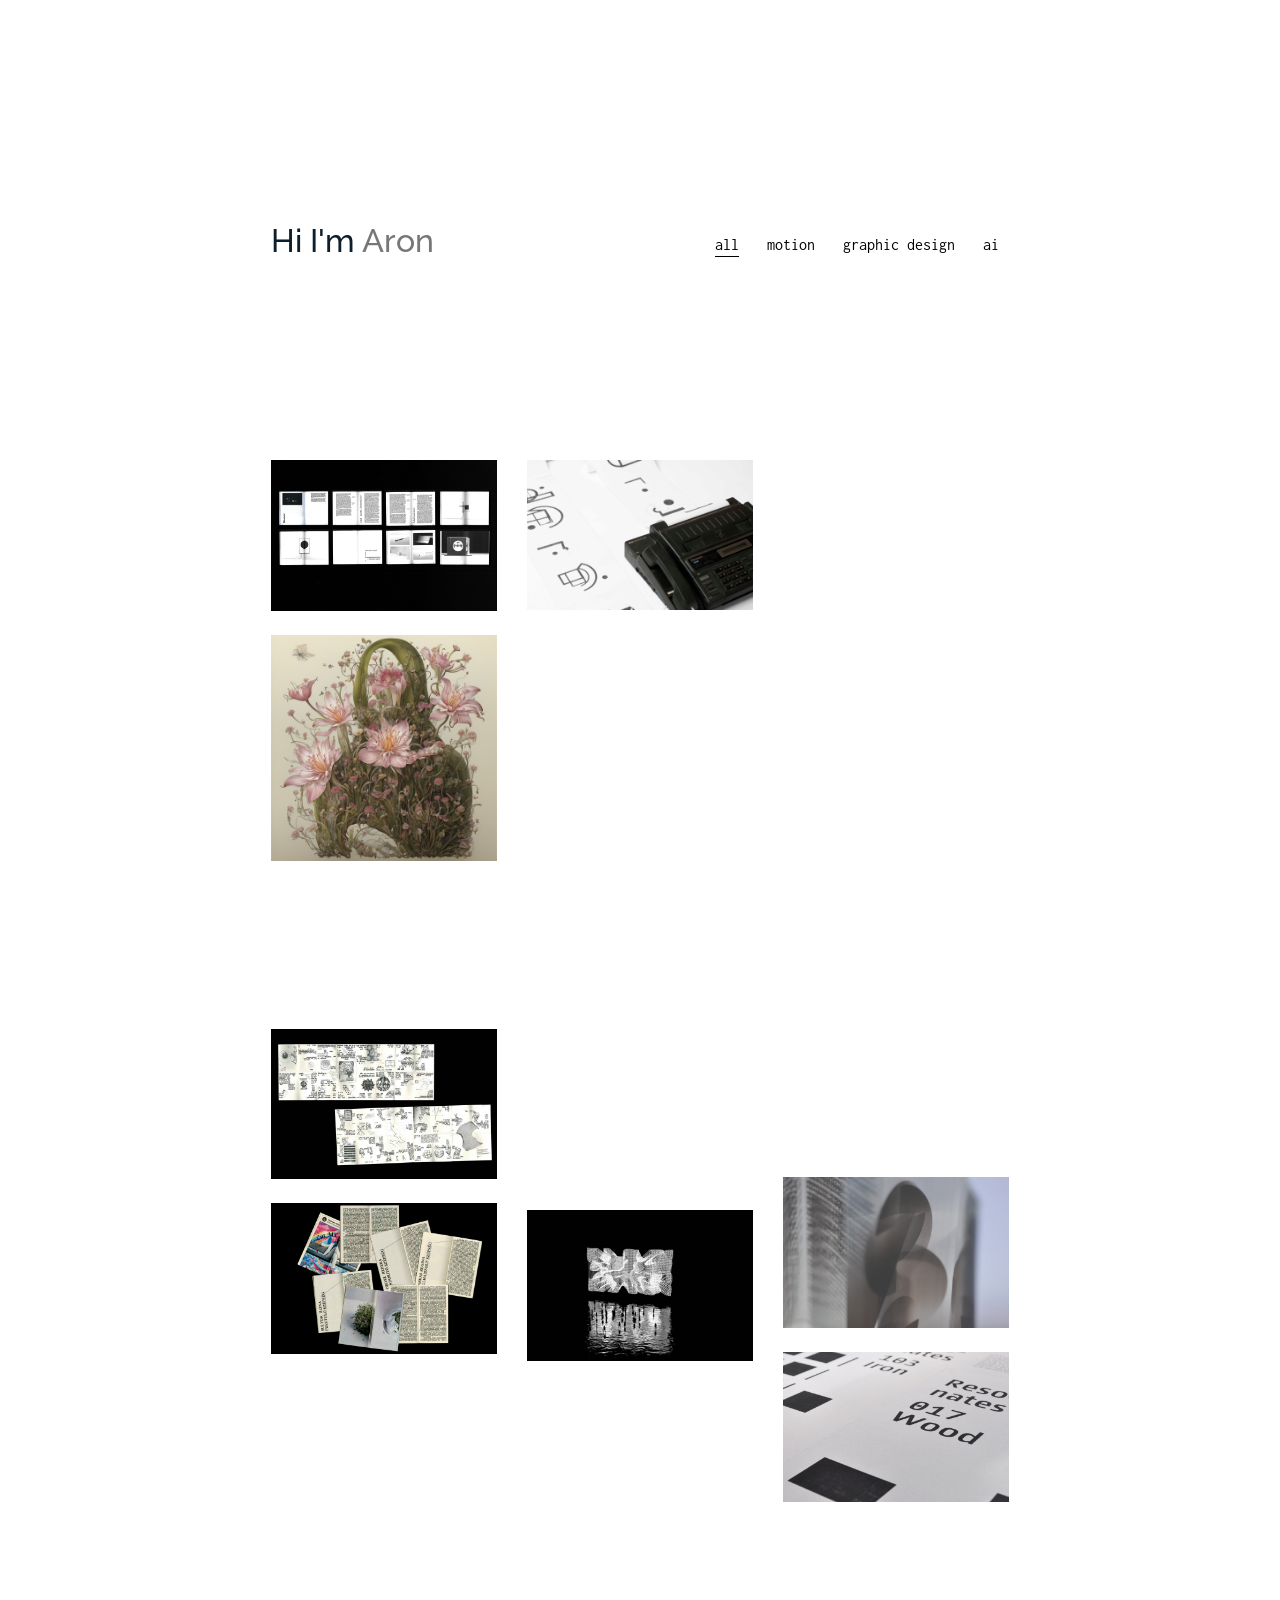
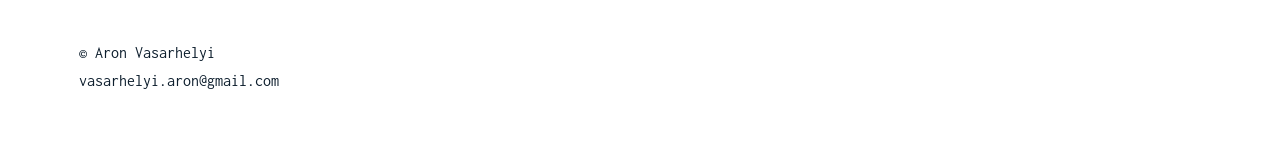
==== index.html @ 9bb1de86 "p" ====
<!DOCTYPE html>
<html lang="en">

<head>
  <meta charset="utf-8">
  <title>Vasarhelyi Aron</title>
  <meta content="width=device-width, initial-scale=1.0" name="viewport">
  <meta content="" name="keywords">
  <meta content="" name="description">

  <!-- Favicons -->
  <link href="img/favicon.png" rel="icon">
  <link href="img/apple-touch-icon.png" rel="apple-touch-icon">

  <!-- Google Fonts -->
  <link href="https://fonts.googleapis.com/css?family=Inconsolata:400,700|Raleway:400,700&display=swap"
    rel="stylesheet">

  <!-- Bootstrap CSS File -->
  <link href="vendor/bootstrap/css/bootstrap.min.css" rel="stylesheet">

  <!-- Vendor CSS Files -->
  <link href="vendor/icofont/icofont.min.css" rel="stylesheet">
  <link href="vendor/line-awesome/css/line-awesome.min.css" rel="stylesheet">
  <link href="vendor/aos/aos.css" rel="stylesheet">
  <link href="vendor/owlcarousel/assets/owl.carousel.min.css" rel="stylesheet">

  <!-- Template Main CSS File -->
  <link href="css/style.css" rel="stylesheet">

  <!-- =======================================================
   
  ======================================================= -->
</head>

<body>



  <nav class="navbar navbar-light custom-navbar">
    <div class="container-fluid" style="margin: 0 20%; width: 60%;">
      <a class="navbar-brand" href="index.html"><video width="20%" src="anim.mp4" autoplay muted loop></video></a>
        
<!--<img width="80px" src="logo.jpg">-->    
      

    </div>
  </nav>

  <main id="main">

    <div class="site-section site-portfolio"  >
      <div class="container-fluid" style="margin: 0 20%; width: 60%;">
        <div class="row mb-5 align-items-center">
          <div class="col-md-12 col-lg-6 mb-4 mb-lg-0" data-aos="fade-up">
            <h2>Hi I'm <a href="about.html">Aron</a></h2>
            
          </div>
<!--======================================================= -->            
          <div class="col-md-12 col-lg-6 text-left text-lg-right" data-aos="fade-up" data-aos-delay="100">
            <div id="filters" class="filters">
              <a href="#" data-filter="*" class="active">all</a>
              <a href="#" data-filter=".motion">motion</a>
              <a href="#" data-filter=".graphicdesign">graphic design</a>
              <a href="#" data-filter=".ai">ai</a>
             
            
            </div>
          </div>
        </div>
        
        <div id="portfolio-grid" class="row no-gutter" data-aos="fade-up" data-aos-delay="200">
<!--======================================================= -->             
                           <div class="item motion col-sm-6 col-md-4 col-lg-4 mb-4">
            <a href="https://youtu.be/nQvwoUjkZ-A" target="_blank" class="item-wrap fancybox">
              <div class="work-info">
                <h3>Khesis</h3>
                <span>Motion</span>
              </div>             
             <video class="img-fluid" src="img/motion/khesis.mp4" autoplay muted loop></video>
            </a>
          </div>
       

<!--======================================================= --> 
            <div class="item ai col-sm-6 col-md-4 col-lg-4 mb-4">
            <a  class="item-wrap fancybox">
              <div class="work-info">
                <h3>Netflix</h3>
                <span>Ai</span>
              </div>
              <video class="img-fluid" src="img/ai/6.mp4" autoplay muted loop></video>
            </a>
          </div>
<!--======================================================= -->    
            <div class="item motion col-sm-6 col-md-4 col-lg-4 mb-4">
            <a  class="item-wrap fancybox">
              <div class="work-info">
                <h3>Possible</h3>
                <span>Motion</span>
              </div>             
             <video class="img-fluid" src="img/motion/possible2.mp4" autoplay muted loop></video>
            </a>
          </div>
 <!--======================================================= -->               
                  
          <div class="item graphicdesign col-sm-6 col-md-4 col-lg-4 mb-4">
            <a  class="item-wrap fancybox">
              <div class="work-info">
                <h3>Diploma</h3>
                <span>graphic design</span>
              </div>
              <img class="img-fluid" src="img/graphics/Diploma/book.jpg">
            </a>
          </div>

<!--======================================================= -->                   
          <div class="item graphicdesign col-sm-6 col-md-4 col-lg-4 mb-4">
            <a href="https://www.behance.net/gallery/67120729/Determinism" target="_blank" class="item-wrap fancybox">
              <div class="work-info">
                <h3>Determinism</h3>
                <span>graphic design</span>
              </div>
              <img class="img-fluid" src="img/graphics/Holnap/5.jpg" >
            </a>
          </div>
            <!-- ======================================================= --> 
             <div class="item graphicdesign col-sm-6 col-md-4 col-lg-4 mb-4">
            <a href="https://www.instagram.com/typia_print/"  target="_blank" class="item-wrap fancybox">
              <div class="work-info">
                <h3>Woodblockprints</h3>
                <span>graphic design</span>
              </div>
              <video class="img-fluid" src="img/woodblockprint/borito2.mp4" width="97.3%" autoplay muted loop></video>
            </a>
          </div>
<!--======================================================= -->            
               
            <div class="item ai col-sm-6 col-md-4 col-lg-4 mb-4">
            <a class="item-wrap fancybox">
              <div class="work-info">
                <h3>Me</h3>
                <span>Ai</span>
              </div>
              <video class="img-fluid" src="img/ai/2.mp4" autoplay muted loop></video>
            </a>
          </div>
 <!-- ======================================================= --> 
            <div class="item motion col-sm-6 col-md-4 col-lg-4 mb-4">
            <a  class="item-wrap fancybox">
              <div class="work-info">
                <h3>Abc</h3>
                <span>Motion</span>
              </div>
             <video class="img-fluid" src="img/motion/ABC2.mp4" autoplay muted loop ></video>
            </a>
          </div>
<!--======================================================= -->    
            <div class="item ai col-sm-6 col-md-4 col-lg-4 mb-4">
            <a class="item-wrap fancybox">
              <div class="work-info">
                <h3>Mona</h3>
                <span>Ai</span>
              </div>
               <img class="img-fluid" src="img/ai/3.png">
            </a>
          </div>

<!-- ======================================================= --> 
            <div class="item motion col-sm-6 col-md-4 col-lg-4 mb-4">
            <a  class="item-wrap fancybox">
              <div class="work-info">
                <h3>Orb</h3>
                <span>Motion</span>
              </div>
             <video class="img-fluid" src="img/motion/orb2.mp4" autoplay muted loop></video>
            </a>
          </div>
<!--======================================================= --> 
            <div class="item ai col-sm-6 col-md-4 col-lg-4 mb-4">
            <a  class="item-wrap fancybox">
              <div class="work-info">
                <h3>Hofman</h3>
                <span>Ai</span>
              </div>
              <video class="img-fluid" src="img/ai/4.mp4" autoplay muted loop></video>
            </a>
          </div>

<!-- ======================================================= --> 
            <div class="item ai col-sm-6 col-md-4 col-lg-4 mb-4">
            <a  class="item-wrap fancybox">
              <div class="work-info">
                <h3>Netflix</h3>
                <span>Ai</span>
              </div>
              <video class="img-fluid" src="img/ai/5.mp4" autoplay muted loop></video>
            </a>
          </div>
            
<!--======================================================= --> 
             <div class="item ai col-sm-6 col-md-4 col-lg-4 mb-4">
            <a  class="item-wrap fancybox">
              <div class="work-info">
                <h3>Fluid</h3>
                <span>Ai</span>
              </div>
              <video class="img-fluid" src="img/ai/11.mp4" autoplay muted loop></video>
            </a>
          </div>
<!--======================================================= --> 
     <div class="item motion col-sm-6 col-md-4 col-lg-4 mb-4">
            <a  class="item-wrap fancybox">
              <div class="work-info">
                <h3>Dot</h3>
                <span>Motion</span>
              </div>
             <video class="img-fluid" src="img/motion/kekkor2.mp4" autoplay muted loop></video>
            </a>
          </div>

 <!--======================================================= -->      
                  <div class="item graphicdesign col-sm-6 col-md-4 col-lg-4 mb-4">
            <a  class="item-wrap fancybox">
              <div class="work-info">
                <h3>Gravity</h3>
                <span>graphic design</span>
              </div>
              <img class="img-fluid" src="img/graphics/Gravitacio/vasarhelyi_aron_MA1_archiv6.jpg">
            </a>
          </div>
<!-- ======================================================= --> 
            <div class="item ai col-sm-6 col-md-4 col-lg-4 mb-4">
            <a  class="item-wrap fancybox">
              <div class="work-info">
                <h3>Cube</h3>
                <span>Ai</span>
              </div>
              <video class="img-fluid" src="img/ai/7.mp4" autoplay muted loop ></video>
            </a>
          </div>
            
<!--======================================================= -->   
            
            <div class="item ai col-sm-6 col-md-4 col-lg-4 mb-4">
            <a  class="item-wrap fancybox">
              <div class="work-info">
                <h3>Cube_2</h3>
                <span>Ai</span>
              </div>
              <video class="img-fluid" src="img/ai/8.mp4" autoplay muted loop ></video>

            </a>
          </div>
<!--======================================================= -->    
            <div class="item graphicdesign col-sm-6 col-md-4 col-lg-4 mb-4">
            <a  class="item-wrap fancybox">
              <div class="work-info">
                <h3>Futurism</h3>
                <span>graphic design</span>
              </div>
              <img class="img-fluid" src="img/graphics/atlatszo/4.jpg">
            </a>
          </div>
<!--======================================================= -->  
            <div class="item graphicdesign col-sm-6 col-md-4 col-lg-4 mb-4">
            <a href="https://www.behance.net/gallery/110297613/The-Beauty" target="_blank" class="item-wrap fancybox">
              <div class="work-info">
                <h3>Beauty</h3>
                <span>graphic design</span>
              </div>
              <img class="img-fluid" src="img/graphics/Szepseg/prezi12.jpg">
            </a>
          </div>
<!--======================================================= -->  
            <div class="item graphicdesign col-sm-6 col-md-4 col-lg-4 mb-4">
            <a href="https://www.behance.net/gallery/110304301/The-Beauty-installation" target="_blank" class="item-wrap fancybox">
              <div class="work-info">
                <h3>Beauty installation </h3>
                <span>graphic design</span>
              </div>
              <img class="img-fluid" src="img/graphics/Szepseg/installation_3.jpg">
            </a>
          </div>


<!--======================================================= -->  
            <div class="item graphicdesign col-sm-6 col-md-4 col-lg-4 mb-4">
            <a href="https://www.behance.net/gallery/63846047/Resonates" target="_blank" class="item-wrap fancybox">
              <div class="work-info">
                <h3>Resonate</h3>
                <span>graphic design</span>
              </div>
              <img class="img-fluid" src="img/graphics/Resonate/1.jpg">
            </a>
          </div>
<!--======================================================= -->  

<!-- ======================================================= --> 

<!-- ======================================================= --> 

<!-- ======================================================= --> 

<!-- ======================================================= --> 
            
              <div class="item ai col-sm-6 col-md-4 col-lg-4 mb-4">
            <a class="item-wrap fancybox">
              <div class="work-info">
                <h3>Flower</h3>
                <span>Ai</span>
              </div>
              <video class="img-fluid" src="img/ai/10.mp4" autoplay muted loop></video>
            </a>
          </div>
<!--======================================================= --> 
             
              <div class="item ai col-sm-6 col-md-4 col-lg-4 mb-4">
            <a  class="item-wrap fancybox">
              <div class="work-info">
                <h3>Change</h3>
                <span>Ai</span>
              </div>
              <video class="img-fluid" src="img/ai/9.mp4" autoplay muted loop></video>
            </a>
          </div>
<!--======================================================= --> 
            
        </div>
      </div>
    </div>





  
  </main>
  <footer class="footer" role="contentinfo">
    <div class="container-fluid" style="margin: 0 5%; width: 90%;">
      <div class="row">
        <div class="col-sm-6">
          <p class="mb-1">&copy; Aron Vasarhelyi</p>
          <div class="credits">
            <!--
              All the links in the footer should remain intact.
              You can delete the links only if you purchased the pro version.
              Licensing information: https://bootstrapmade.com/license/
              Purchase the pro version with working PHP/AJAX contact form: https://bootstrapmade.com/buy/?theme=MyPortfolio
            -->
            vasarhelyi.aron@gmail.com
          </div>
        </div>
      
      </div>
    </div>
  </footer>

  <!-- Vendor JS Files -->
  <script src="vendor/jquery/jquery.min.js"></script>
  <script src="vendor/jquery/jquery-migrate.min.js"></script>
  <script src="vendor/bootstrap/js/bootstrap.min.js"></script>
  <script src="vendor/easing/easing.min.js"></script>
  <script src="vendor/php-email-form/validate.js"></script>
  <script src="vendor/isotope/isotope.pkgd.min.js"></script>
  <script src="vendor/aos/aos.js"></script>
  <script src="vendor/owlcarousel/owl.carousel.min.js"></script>

  <!-- Template Main JS File -->
  <script src="js/main.js"></script>

</body>

</html>
---- vendor/line-awesome/css/line-awesome.min.css ----
.la,.lab,.lad,.lal,.lar,.las{-moz-osx-font-smoothing:grayscale;-webkit-font-smoothing:antialiased;display:inline-block;font-style:normal;font-variant:normal;text-rendering:auto;line-height:1}.la-lg{font-size:1.33333em;line-height:.75em;vertical-align:-.0667em}.la-xs{font-size:.75em}.la-sm{font-size:.875em}.la-1x{font-size:1em}.la-2x{font-size:2em}.la-3x{font-size:3em}.la-4x{font-size:4em}.la-5x{font-size:5em}.la-6x{font-size:6em}.la-7x{font-size:7em}.la-8x{font-size:8em}.la-9x{font-size:9em}.la-10x{font-size:10em}.la-fw{text-align:center;width:1.25em}.la-ul{list-style-type:none;margin-left:2.5em;padding-left:0}.la-ul>li{position:relative}.la-li{left:-2em;position:absolute;text-align:center;width:2em;line-height:inherit}.la-border{border:solid .08em #eee;border-radius:.1em;padding:.2em .25em .15em}.la-pull-left{float:left}.la-pull-right{float:right}.la.la-pull-left,.lab.la-pull-left,.lal.la-pull-left,.lar.la-pull-left,.las.la-pull-left{margin-right:.3em}.la.la-pull-right,.lab.la-pull-right,.lal.la-pull-right,.lar.la-pull-right,.las.la-pull-right{margin-left:.3em}.la-spin{-webkit-animation:la-spin 2s infinite linear;animation:la-spin 2s infinite linear}.la-pulse{-webkit-animation:la-spin 1s infinite steps(8);animation:la-spin 1s infinite steps(8)}@-webkit-keyframes la-spin{0%{-webkit-transform:rotate(0);transform:rotate(0)}100%{-webkit-transform:rotate(360deg);transform:rotate(360deg)}}@keyframes la-spin{0%{-webkit-transform:rotate(0);transform:rotate(0)}100%{-webkit-transform:rotate(360deg);transform:rotate(360deg)}}.la-rotate-90{-webkit-transform:rotate(90deg);transform:rotate(90deg)}.la-rotate-180{-webkit-transform:rotate(180deg);transform:rotate(180deg)}.la-rotate-270{-webkit-transform:rotate(270deg);transform:rotate(270deg)}.la-flip-horizontal{-webkit-transform:scale(-1,1);transform:scale(-1,1)}.la-flip-vertical{-webkit-transform:scale(1,-1);transform:scale(1,-1)}.la-flip-both,.la-flip-horizontal.la-flip-vertical{-webkit-transform:scale(-1,-1);transform:scale(-1,-1)}:root .la-flip-both,:root .la-flip-horizontal,:root .la-flip-vertical,:root .la-rotate-180,:root .la-rotate-270,:root .la-rotate-90{-webkit-filter:none;filter:none}.la-stack{display:inline-block;height:2em;line-height:2em;position:relative;vertical-align:middle;width:2.5em}.la-stack-1x,.la-stack-2x{left:0;position:absolute;text-align:center;width:100%}.la-stack-1x{line-height:inherit}.la-stack-2x{font-size:2em}.la-inverse{color:#fff}.la-500px:before{content:"\f26e"}.la-accessible-icon:before{content:"\f368"}.la-accusoft:before{content:"\f369"}.la-acquisitions-incorporated:before{content:"\f6af"}.la-ad:before{content:"\f641"}.la-address-book:before{content:"\f2b9"}.la-address-card:before{content:"\f2bb"}.la-adjust:before{content:"\f042"}.la-adn:before{content:"\f170"}.la-adobe:before{content:"\f778"}.la-adversal:before{content:"\f36a"}.la-affiliatetheme:before{content:"\f36b"}.la-air-freshener:before{content:"\f5d0"}.la-airbnb:before{content:"\f834"}.la-algolia:before{content:"\f36c"}.la-align-center:before{content:"\f037"}.la-align-justify:before{content:"\f039"}.la-align-left:before{content:"\f036"}.la-align-right:before{content:"\f038"}.la-alipay:before{content:"\f642"}.la-allergies:before{content:"\f461"}.la-amazon:before{content:"\f270"}.la-amazon-pay:before{content:"\f42c"}.la-ambulance:before{content:"\f0f9"}.la-american-sign-language-interpreting:before{content:"\f2a3"}.la-amilia:before{content:"\f36d"}.la-anchor:before{content:"\f13d"}.la-android:before{content:"\f17b"}.la-angellist:before{content:"\f209"}.la-angle-double-down:before{content:"\f103"}.la-angle-double-left:before{content:"\f100"}.la-angle-double-right:before{content:"\f101"}.la-angle-double-up:before{content:"\f102"}.la-angle-down:before{content:"\f107"}.la-angle-left:before{content:"\f104"}.la-angle-right:before{content:"\f105"}.la-angle-up:before{content:"\f106"}.la-angry:before{content:"\f556"}.la-angrycreative:before{content:"\f36e"}.la-angular:before{content:"\f420"}.la-ankh:before{content:"\f644"}.la-app-store:before{content:"\f36f"}.la-app-store-ios:before{content:"\f370"}.la-apper:before{content:"\f371"}.la-apple:before{content:"\f179"}.la-apple-alt:before{content:"\f5d1"}.la-apple-pay:before{content:"\f415"}.la-archive:before{content:"\f187"}.la-archway:before{content:"\f557"}.la-arrow-alt-circle-down:before{content:"\f358"}.la-arrow-alt-circle-left:before{content:"\f359"}.la-arrow-alt-circle-right:before{content:"\f35a"}.la-arrow-alt-circle-up:before{content:"\f35b"}.la-arrow-circle-down:before{content:"\f0ab"}.la-arrow-circle-left:before{content:"\f0a8"}.la-arrow-circle-right:before{content:"\f0a9"}.la-arrow-circle-up:before{content:"\f0aa"}.la-arrow-down:before{content:"\f063"}.la-arrow-left:before{content:"\f060"}.la-arrow-right:before{content:"\f061"}.la-arrow-up:before{content:"\f062"}.la-arrows-alt:before{content:"\f0b2"}.la-arrows-alt-h:before{content:"\f337"}.la-arrows-alt-v:before{content:"\f338"}.la-artstation:before{content:"\f77a"}.la-assistive-listening-systems:before{content:"\f2a2"}.la-asterisk:before{content:"\f069"}.la-asymmetrik:before{content:"\f372"}.la-at:before{content:"\f1fa"}.la-atlas:before{content:"\f558"}.la-atlassian:before{content:"\f77b"}.la-atom:before{content:"\f5d2"}.la-audible:before{content:"\f373"}.la-audio-description:before{content:"\f29e"}.la-autoprefixer:before{content:"\f41c"}.la-avianex:before{content:"\f374"}.la-aviato:before{content:"\f421"}.la-award:before{content:"\f559"}.la-aws:before{content:"\f375"}.la-baby:before{content:"\f77c"}.la-baby-carriage:before{content:"\f77d"}.la-backspace:before{content:"\f55a"}.la-backward:before{content:"\f04a"}.la-bacon:before{content:"\f7e5"}.la-balance-scale:before{content:"\f24e"}.la-balance-scale-left:before{content:"\f515"}.la-balance-scale-right:before{content:"\f516"}.la-ban:before{content:"\f05e"}.la-band-aid:before{content:"\f462"}.la-bandcamp:before{content:"\f2d5"}.la-barcode:before{content:"\f02a"}.la-bars:before{content:"\f0c9"}.la-baseball-ball:before{content:"\f433"}.la-basketball-ball:before{content:"\f434"}.la-bath:before{content:"\f2cd"}.la-battery-empty:before{content:"\f244"}.la-battery-full:before{content:"\f240"}.la-battery-half:before{content:"\f242"}.la-battery-quarter:before{content:"\f243"}.la-battery-three-quarters:before{content:"\f241"}.la-battle-net:before{content:"\f835"}.la-bed:before{content:"\f236"}.la-beer:before{content:"\f0fc"}.la-behance:before{content:"\f1b4"}.la-behance-square:before{content:"\f1b5"}.la-bell:before{content:"\f0f3"}.la-bell-slash:before{content:"\f1f6"}.la-bezier-curve:before{content:"\f55b"}.la-bible:before{content:"\f647"}.la-bicycle:before{content:"\f206"}.la-biking:before{content:"\f84a"}.la-bimobject:before{content:"\f378"}.la-binoculars:before{content:"\f1e5"}.la-biohazard:before{content:"\f780"}.la-birthday-cake:before{content:"\f1fd"}.la-bitbucket:before{content:"\f171"}.la-bitcoin:before{content:"\f379"}.la-bity:before{content:"\f37a"}.la-black-tie:before{content:"\f27e"}.la-blackberry:before{content:"\f37b"}.la-blender:before{content:"\f517"}.la-blender-phone:before{content:"\f6b6"}.la-blind:before{content:"\f29d"}.la-blog:before{content:"\f781"}.la-blogger:before{content:"\f37c"}.la-blogger-b:before{content:"\f37d"}.la-bluetooth:before{content:"\f293"}.la-bluetooth-b:before{content:"\f294"}.la-bold:before{content:"\f032"}.la-bolt:before{content:"\f0e7"}.la-bomb:before{content:"\f1e2"}.la-bone:before{content:"\f5d7"}.la-bong:before{content:"\f55c"}.la-book:before{content:"\f02d"}.la-book-dead:before{content:"\f6b7"}.la-book-medical:before{content:"\f7e6"}.la-book-open:before{content:"\f518"}.la-book-reader:before{content:"\f5da"}.la-bookmark:before{content:"\f02e"}.la-bootstrap:before{content:"\f836"}.la-border-all:before{content:"\f84c"}.la-border-none:before{content:"\f850"}.la-border-style:before{content:"\f853"}.la-bowling-ball:before{content:"\f436"}.la-box:before{content:"\f466"}.la-box-open:before{content:"\f49e"}.la-boxes:before{content:"\f468"}.la-braille:before{content:"\f2a1"}.la-brain:before{content:"\f5dc"}.la-bread-slice:before{content:"\f7ec"}.la-briefcase:before{content:"\f0b1"}.la-briefcase-medical:before{content:"\f469"}.la-broadcast-tower:before{content:"\f519"}.la-broom:before{content:"\f51a"}.la-brush:before{content:"\f55d"}.la-btc:before{content:"\f15a"}.la-buffer:before{content:"\f837"}.la-bug:before{content:"\f188"}.la-building:before{content:"\f1ad"}.la-bullhorn:before{content:"\f0a1"}.la-bullseye:before{content:"\f140"}.la-burn:before{content:"\f46a"}.la-buromobelexperte:before{content:"\f37f"}.la-bus:before{content:"\f207"}.la-bus-alt:before{content:"\f55e"}.la-business-time:before{content:"\f64a"}.la-buy-n-large:before{content:"\f8a6"}.la-buysellads:before{content:"\f20d"}.la-calculator:before{content:"\f1ec"}.la-calendar:before{content:"\f133"}.la-calendar-alt:before{content:"\f073"}.la-calendar-check:before{content:"\f274"}.la-calendar-day:before{content:"\f783"}.la-calendar-minus:before{content:"\f272"}.la-calendar-plus:before{content:"\f271"}.la-calendar-times:before{content:"\f273"}.la-calendar-week:before{content:"\f784"}.la-camera:before{content:"\f030"}.la-camera-retro:before{content:"\f083"}.la-campground:before{content:"\f6bb"}.la-canadian-maple-leaf:before{content:"\f785"}.la-candy-cane:before{content:"\f786"}.la-cannabis:before{content:"\f55f"}.la-capsules:before{content:"\f46b"}.la-car:before{content:"\f1b9"}.la-car-alt:before{content:"\f5de"}.la-car-battery:before{content:"\f5df"}.la-car-crash:before{content:"\f5e1"}.la-car-side:before{content:"\f5e4"}.la-caret-down:before{content:"\f0d7"}.la-caret-left:before{content:"\f0d9"}.la-caret-right:before{content:"\f0da"}.la-caret-square-down:before{content:"\f150"}.la-caret-square-left:before{content:"\f191"}.la-caret-square-right:before{content:"\f152"}.la-caret-square-up:before{content:"\f151"}.la-caret-up:before{content:"\f0d8"}.la-carrot:before{content:"\f787"}.la-cart-arrow-down:before{content:"\f218"}.la-cart-plus:before{content:"\f217"}.la-cash-register:before{content:"\f788"}.la-cat:before{content:"\f6be"}.la-cc-amazon-pay:before{content:"\f42d"}.la-cc-amex:before{content:"\f1f3"}.la-cc-apple-pay:before{content:"\f416"}.la-cc-diners-club:before{content:"\f24c"}.la-cc-discover:before{content:"\f1f2"}.la-cc-jcb:before{content:"\f24b"}.la-cc-mastercard:before{content:"\f1f1"}.la-cc-paypal:before{content:"\f1f4"}.la-cc-stripe:before{content:"\f1f5"}.la-cc-visa:before{content:"\f1f0"}.la-centercode:before{content:"\f380"}.la-centos:before{content:"\f789"}.la-certificate:before{content:"\f0a3"}.la-chair:before{content:"\f6c0"}.la-chalkboard:before{content:"\f51b"}.la-chalkboard-teacher:before{content:"\f51c"}.la-charging-station:before{content:"\f5e7"}.la-chart-area:before{content:"\f1fe"}.la-chart-bar:before{content:"\f080"}.la-chart-line:before{content:"\f201"}.la-chart-pie:before{content:"\f200"}.la-check:before{content:"\f00c"}.la-check-circle:before{content:"\f058"}.la-check-double:before{content:"\f560"}.la-check-square:before{content:"\f14a"}.la-cheese:before{content:"\f7ef"}.la-chess:before{content:"\f439"}.la-chess-bishop:before{content:"\f43a"}.la-chess-board:before{content:"\f43c"}.la-chess-king:before{content:"\f43f"}.la-chess-knight:before{content:"\f441"}.la-chess-pawn:before{content:"\f443"}.la-chess-queen:before{content:"\f445"}.la-chess-rook:before{content:"\f447"}.la-chevron-circle-down:before{content:"\f13a"}.la-chevron-circle-left:before{content:"\f137"}.la-chevron-circle-right:before{content:"\f138"}.la-chevron-circle-up:before{content:"\f139"}.la-chevron-down:before{content:"\f078"}.la-chevron-left:before{content:"\f053"}.la-chevron-right:before{content:"\f054"}.la-chevron-up:before{content:"\f077"}.la-child:before{content:"\f1ae"}.la-chrome:before{content:"\f268"}.la-chromecast:before{content:"\f838"}.la-church:before{content:"\f51d"}.la-circle:before{content:"\f111"}.la-circle-notch:before{content:"\f1ce"}.la-city:before{content:"\f64f"}.la-clinic-medical:before{content:"\f7f2"}.la-clipboard:before{content:"\f328"}.la-clipboard-check:before{content:"\f46c"}.la-clipboard-list:before{content:"\f46d"}.la-clock:before{content:"\f017"}.la-clone:before{content:"\f24d"}.la-closed-captioning:before{content:"\f20a"}.la-cloud:before{content:"\f0c2"}.la-cloud-download-alt:before{content:"\f381"}.la-cloud-meatball:before{content:"\f73b"}.la-cloud-moon:before{content:"\f6c3"}.la-cloud-moon-rain:before{content:"\f73c"}.la-cloud-rain:before{content:"\f73d"}.la-cloud-showers-heavy:before{content:"\f740"}.la-cloud-sun:before{content:"\f6c4"}.la-cloud-sun-rain:before{content:"\f743"}.la-cloud-upload-alt:before{content:"\f382"}.la-cloudscale:before{content:"\f383"}.la-cloudsmith:before{content:"\f384"}.la-cloudversify:before{content:"\f385"}.la-cocktail:before{content:"\f561"}.la-code:before{content:"\f121"}.la-code-branch:before{content:"\f126"}.la-codepen:before{content:"\f1cb"}.la-codiepie:before{content:"\f284"}.la-coffee:before{content:"\f0f4"}.la-cog:before{content:"\f013"}.la-cogs:before{content:"\f085"}.la-coins:before{content:"\f51e"}.la-columns:before{content:"\f0db"}.la-comment:before{content:"\f075"}.la-comment-alt:before{content:"\f27a"}.la-comment-dollar:before{content:"\f651"}.la-comment-dots:before{content:"\f4ad"}.la-comment-medical:before{content:"\f7f5"}.la-comment-slash:before{content:"\f4b3"}.la-comments:before{content:"\f086"}.la-comments-dollar:before{content:"\f653"}.la-compact-disc:before{content:"\f51f"}.la-compass:before{content:"\f14e"}.la-compress:before{content:"\f066"}.la-compress-arrows-alt:before{content:"\f78c"}.la-concierge-bell:before{content:"\f562"}.la-confluence:before{content:"\f78d"}.la-connectdevelop:before{content:"\f20e"}.la-contao:before{content:"\f26d"}.la-cookie:before{content:"\f563"}.la-cookie-bite:before{content:"\f564"}.la-copy:before{content:"\f0c5"}.la-copyright:before{content:"\f1f9"}.la-cotton-bureau:before{content:"\f89e"}.la-couch:before{content:"\f4b8"}.la-cpanel:before{content:"\f388"}.la-creative-commons:before{content:"\f25e"}.la-creative-commons-by:before{content:"\f4e7"}.la-creative-commons-nc:before{content:"\f4e8"}.la-creative-commons-nc-eu:before{content:"\f4e9"}.la-creative-commons-nc-jp:before{content:"\f4ea"}.la-creative-commons-nd:before{content:"\f4eb"}.la-creative-commons-pd:before{content:"\f4ec"}.la-creative-commons-pd-alt:before{content:"\f4ed"}.la-creative-commons-remix:before{content:"\f4ee"}.la-creative-commons-sa:before{content:"\f4ef"}.la-creative-commons-sampling:before{content:"\f4f0"}.la-creative-commons-sampling-plus:before{content:"\f4f1"}.la-creative-commons-share:before{content:"\f4f2"}.la-creative-commons-zero:before{content:"\f4f3"}.la-credit-card:before{content:"\f09d"}.la-critical-role:before{content:"\f6c9"}.la-crop:before{content:"\f125"}.la-crop-alt:before{content:"\f565"}.la-cross:before{content:"\f654"}.la-crosshairs:before{content:"\f05b"}.la-crow:before{content:"\f520"}.la-crown:before{content:"\f521"}.la-crutch:before{content:"\f7f7"}.la-css3:before{content:"\f13c"}.la-css3-alt:before{content:"\f38b"}.la-cube:before{content:"\f1b2"}.la-cubes:before{content:"\f1b3"}.la-cut:before{content:"\f0c4"}.la-cuttlefish:before{content:"\f38c"}.la-d-and-d:before{content:"\f38d"}.la-d-and-d-beyond:before{content:"\f6ca"}.la-dashcube:before{content:"\f210"}.la-database:before{content:"\f1c0"}.la-deaf:before{content:"\f2a4"}.la-delicious:before{content:"\f1a5"}.la-democrat:before{content:"\f747"}.la-deploydog:before{content:"\f38e"}.la-deskpro:before{content:"\f38f"}.la-desktop:before{content:"\f108"}.la-dev:before{content:"\f6cc"}.la-deviantart:before{content:"\f1bd"}.la-dharmachakra:before{content:"\f655"}.la-dhl:before{content:"\f790"}.la-diagnoses:before{content:"\f470"}.la-diaspora:before{content:"\f791"}.la-dice:before{content:"\f522"}.la-dice-d20:before{content:"\f6cf"}.la-dice-d6:before{content:"\f6d1"}.la-dice-five:before{content:"\f523"}.la-dice-four:before{content:"\f524"}.la-dice-one:before{content:"\f525"}.la-dice-six:before{content:"\f526"}.la-dice-three:before{content:"\f527"}.la-dice-two:before{content:"\f528"}.la-digg:before{content:"\f1a6"}.la-digital-ocean:before{content:"\f391"}.la-digital-tachograph:before{content:"\f566"}.la-directions:before{content:"\f5eb"}.la-discord:before{content:"\f392"}.la-discourse:before{content:"\f393"}.la-divide:before{content:"\f529"}.la-dizzy:before{content:"\f567"}.la-dna:before{content:"\f471"}.la-dochub:before{content:"\f394"}.la-docker:before{content:"\f395"}.la-dog:before{content:"\f6d3"}.la-dollar-sign:before{content:"\f155"}.la-dolly:before{content:"\f472"}.la-dolly-flatbed:before{content:"\f474"}.la-donate:before{content:"\f4b9"}.la-door-closed:before{content:"\f52a"}.la-door-open:before{content:"\f52b"}.la-dot-circle:before{content:"\f192"}.la-dove:before{content:"\f4ba"}.la-download:before{content:"\f019"}.la-draft2digital:before{content:"\f396"}.la-drafting-compass:before{content:"\f568"}.la-dragon:before{content:"\f6d5"}.la-draw-polygon:before{content:"\f5ee"}.la-dribbble:before{content:"\f17d"}.la-dribbble-square:before{content:"\f397"}.la-dropbox:before{content:"\f16b"}.la-drum:before{content:"\f569"}.la-drum-steelpan:before{content:"\f56a"}.la-drumstick-bite:before{content:"\f6d7"}.la-drupal:before{content:"\f1a9"}.la-dumbbell:before{content:"\f44b"}.la-dumpster:before{content:"\f793"}.la-dumpster-fire:before{content:"\f794"}.la-dungeon:before{content:"\f6d9"}.la-dyalog:before{content:"\f399"}.la-earlybirds:before{content:"\f39a"}.la-ebay:before{content:"\f4f4"}.la-edge:before{content:"\f282"}.la-edit:before{content:"\f044"}.la-egg:before{content:"\f7fb"}.la-eject:before{content:"\f052"}.la-elementor:before{content:"\f430"}.la-ellipsis-h:before{content:"\f141"}.la-ellipsis-v:before{content:"\f142"}.la-ello:before{content:"\f5f1"}.la-ember:before{content:"\f423"}.la-empire:before{content:"\f1d1"}.la-envelope:before{content:"\f0e0"}.la-envelope-open:before{content:"\f2b6"}.la-envelope-open-text:before{content:"\f658"}.la-envelope-square:before{content:"\f199"}.la-envira:before{content:"\f299"}.la-equals:before{content:"\f52c"}.la-eraser:before{content:"\f12d"}.la-erlang:before{content:"\f39d"}.la-ethereum:before{content:"\f42e"}.la-ethernet:before{content:"\f796"}.la-etsy:before{content:"\f2d7"}.la-euro-sign:before{content:"\f153"}.la-evernote:before{content:"\f839"}.la-exchange-alt:before{content:"\f362"}.la-exclamation:before{content:"\f12a"}.la-exclamation-circle:before{content:"\f06a"}.la-exclamation-triangle:before{content:"\f071"}.la-expand:before{content:"\f065"}.la-expand-arrows-alt:before{content:"\f31e"}.la-expeditedssl:before{content:"\f23e"}.la-external-link-alt:before{content:"\f35d"}.la-external-link-square-alt:before{content:"\f360"}.la-eye:before{content:"\f06e"}.la-eye-dropper:before{content:"\f1fb"}.la-eye-slash:before{content:"\f070"}.la-facebook:before{content:"\f09a"}.la-facebook-f:before{content:"\f39e"}.la-facebook-messenger:before{content:"\f39f"}.la-facebook-square:before{content:"\f082"}.la-fan:before{content:"\f863"}.la-fantasy-flight-games:before{content:"\f6dc"}.la-fast-backward:before{content:"\f049"}.la-fast-forward:before{content:"\f050"}.la-fax:before{content:"\f1ac"}.la-feather:before{content:"\f52d"}.la-feather-alt:before{content:"\f56b"}.la-fedex:before{content:"\f797"}.la-fedora:before{content:"\f798"}.la-female:before{content:"\f182"}.la-fighter-jet:before{content:"\f0fb"}.la-figma:before{content:"\f799"}.la-file:before{content:"\f15b"}.la-file-alt:before{content:"\f15c"}.la-file-archive:before{content:"\f1c6"}.la-file-audio:before{content:"\f1c7"}.la-file-code:before{content:"\f1c9"}.la-file-contract:before{content:"\f56c"}.la-file-csv:before{content:"\f6dd"}.la-file-download:before{content:"\f56d"}.la-file-excel:before{content:"\f1c3"}.la-file-export:before{content:"\f56e"}.la-file-image:before{content:"\f1c5"}.la-file-import:before{content:"\f56f"}.la-file-invoice:before{content:"\f570"}.la-file-invoice-dollar:before{content:"\f571"}.la-file-medical:before{content:"\f477"}.la-file-medical-alt:before{content:"\f478"}.la-file-pdf:before{content:"\f1c1"}.la-file-powerpoint:before{content:"\f1c4"}.la-file-prescription:before{content:"\f572"}.la-file-signature:before{content:"\f573"}.la-file-upload:before{content:"\f574"}.la-file-video:before{content:"\f1c8"}.la-file-word:before{content:"\f1c2"}.la-fill:before{content:"\f575"}.la-fill-drip:before{content:"\f576"}.la-film:before{content:"\f008"}.la-filter:before{content:"\f0b0"}.la-fingerprint:before{content:"\f577"}.la-fire:before{content:"\f06d"}.la-fire-alt:before{content:"\f7e4"}.la-fire-extinguisher:before{content:"\f134"}.la-firefox:before{content:"\f269"}.la-first-aid:before{content:"\f479"}.la-first-order:before{content:"\f2b0"}.la-first-order-alt:before{content:"\f50a"}.la-firstdraft:before{content:"\f3a1"}.la-fish:before{content:"\f578"}.la-fist-raised:before{content:"\f6de"}.la-flag:before{content:"\f024"}.la-flag-checkered:before{content:"\f11e"}.la-flag-usa:before{content:"\f74d"}.la-flask:before{content:"\f0c3"}.la-flickr:before{content:"\f16e"}.la-flipboard:before{content:"\f44d"}.la-flushed:before{content:"\f579"}.la-fly:before{content:"\f417"}.la-folder:before{content:"\f07b"}.la-folder-minus:before{content:"\f65d"}.la-folder-open:before{content:"\f07c"}.la-folder-plus:before{content:"\f65e"}.la-font:before{content:"\f031"}.la-font-awesome:before{content:"\f2b4"}.la-font-awesome-alt:before{content:"\f35c"}.la-font-awesome-flag:before{content:"\f425"}.la-font-awesome-logo-full:before{content:"\f4e6"}.la-fonticons:before{content:"\f280"}.la-fonticons-fi:before{content:"\f3a2"}.la-football-ball:before{content:"\f44e"}.la-fort-awesome:before{content:"\f286"}.la-fort-awesome-alt:before{content:"\f3a3"}.la-forumbee:before{content:"\f211"}.la-forward:before{content:"\f04e"}.la-foursquare:before{content:"\f180"}.la-free-code-camp:before{content:"\f2c5"}.la-freebsd:before{content:"\f3a4"}.la-frog:before{content:"\f52e"}.la-frown:before{content:"\f119"}.la-frown-open:before{content:"\f57a"}.la-fulcrum:before{content:"\f50b"}.la-funnel-dollar:before{content:"\f662"}.la-futbol:before{content:"\f1e3"}.la-galactic-republic:before{content:"\f50c"}.la-galactic-senate:before{content:"\f50d"}.la-gamepad:before{content:"\f11b"}.la-gas-pump:before{content:"\f52f"}.la-gavel:before{content:"\f0e3"}.la-gem:before{content:"\f3a5"}.la-genderless:before{content:"\f22d"}.la-get-pocket:before{content:"\f265"}.la-gg:before{content:"\f260"}.la-gg-circle:before{content:"\f261"}.la-ghost:before{content:"\f6e2"}.la-gift:before{content:"\f06b"}.la-gifts:before{content:"\f79c"}.la-git:before{content:"\f1d3"}.la-git-alt:before{content:"\f841"}.la-git-square:before{content:"\f1d2"}.la-github:before{content:"\f09b"}.la-github-alt:before{content:"\f113"}.la-github-square:before{content:"\f092"}.la-gitkraken:before{content:"\f3a6"}.la-gitlab:before{content:"\f296"}.la-gitter:before{content:"\f426"}.la-glass-cheers:before{content:"\f79f"}.la-glass-martini:before{content:"\f000"}.la-glass-martini-alt:before{content:"\f57b"}.la-glass-whiskey:before{content:"\f7a0"}.la-glasses:before{content:"\f530"}.la-glide:before{content:"\f2a5"}.la-glide-g:before{content:"\f2a6"}.la-globe:before{content:"\f0ac"}.la-globe-africa:before{content:"\f57c"}.la-globe-americas:before{content:"\f57d"}.la-globe-asia:before{content:"\f57e"}.la-globe-europe:before{content:"\f7a2"}.la-gofore:before{content:"\f3a7"}.la-golf-ball:before{content:"\f450"}.la-goodreads:before{content:"\f3a8"}.la-goodreads-g:before{content:"\f3a9"}.la-google:before{content:"\f1a0"}.la-google-drive:before{content:"\f3aa"}.la-google-play:before{content:"\f3ab"}.la-google-plus:before{content:"\f2b3"}.la-google-plus-g:before{content:"\f0d5"}.la-google-plus-square:before{content:"\f0d4"}.la-google-wallet:before{content:"\f1ee"}.la-gopuram:before{content:"\f664"}.la-graduation-cap:before{content:"\f19d"}.la-gratipay:before{content:"\f184"}.la-grav:before{content:"\f2d6"}.la-greater-than:before{content:"\f531"}.la-greater-than-equal:before{content:"\f532"}.la-grimace:before{content:"\f57f"}.la-grin:before{content:"\f580"}.la-grin-alt:before{content:"\f581"}.la-grin-beam:before{content:"\f582"}.la-grin-beam-sweat:before{content:"\f583"}.la-grin-hearts:before{content:"\f584"}.la-grin-squint:before{content:"\f585"}.la-grin-squint-tears:before{content:"\f586"}.la-grin-stars:before{content:"\f587"}.la-grin-tears:before{content:"\f588"}.la-grin-tongue:before{content:"\f589"}.la-grin-tongue-squint:before{content:"\f58a"}.la-grin-tongue-wink:before{content:"\f58b"}.la-grin-wink:before{content:"\f58c"}.la-grip-horizontal:before{content:"\f58d"}.la-grip-lines:before{content:"\f7a4"}.la-grip-lines-vertical:before{content:"\f7a5"}.la-grip-vertical:before{content:"\f58e"}.la-gripfire:before{content:"\f3ac"}.la-grunt:before{content:"\f3ad"}.la-guitar:before{content:"\f7a6"}.la-gulp:before{content:"\f3ae"}.la-h-square:before{content:"\f0fd"}.la-hacker-news:before{content:"\f1d4"}.la-hacker-news-square:before{content:"\f3af"}.la-hackerrank:before{content:"\f5f7"}.la-hamburger:before{content:"\f805"}.la-hammer:before{content:"\f6e3"}.la-hamsa:before{content:"\f665"}.la-hand-holding:before{content:"\f4bd"}.la-hand-holding-heart:before{content:"\f4be"}.la-hand-holding-usd:before{content:"\f4c0"}.la-hand-lizard:before{content:"\f258"}.la-hand-middle-finger:before{content:"\f806"}.la-hand-paper:before{content:"\f256"}.la-hand-peace:before{content:"\f25b"}.la-hand-point-down:before{content:"\f0a7"}.la-hand-point-left:before{content:"\f0a5"}.la-hand-point-right:before{content:"\f0a4"}.la-hand-point-up:before{content:"\f0a6"}.la-hand-pointer:before{content:"\f25a"}.la-hand-rock:before{content:"\f255"}.la-hand-scissors:before{content:"\f257"}.la-hand-spock:before{content:"\f259"}.la-hands:before{content:"\f4c2"}.la-hands-helping:before{content:"\f4c4"}.la-handshake:before{content:"\f2b5"}.la-hanukiah:before{content:"\f6e6"}.la-hard-hat:before{content:"\f807"}.la-hashtag:before{content:"\f292"}.la-hat-cowboy:before{content:"\f8c0"}.la-hat-cowboy-side:before{content:"\f8c1"}.la-hat-wizard:before{content:"\f6e8"}.la-haykal:before{content:"\f666"}.la-hdd:before{content:"\f0a0"}.la-heading:before{content:"\f1dc"}.la-headphones:before{content:"\f025"}.la-headphones-alt:before{content:"\f58f"}.la-headset:before{content:"\f590"}.la-heart:before{content:"\f004"}.la-heart-broken:before{content:"\f7a9"}.la-heartbeat:before{content:"\f21e"}.la-helicopter:before{content:"\f533"}.la-highlighter:before{content:"\f591"}.la-hiking:before{content:"\f6ec"}.la-hippo:before{content:"\f6ed"}.la-hips:before{content:"\f452"}.la-hire-a-helper:before{content:"\f3b0"}.la-history:before{content:"\f1da"}.la-hockey-puck:before{content:"\f453"}.la-holly-berry:before{content:"\f7aa"}.la-home:before{content:"\f015"}.la-hooli:before{content:"\f427"}.la-hornbill:before{content:"\f592"}.la-horse:before{content:"\f6f0"}.la-horse-head:before{content:"\f7ab"}.la-hospital:before{content:"\f0f8"}.la-hospital-alt:before{content:"\f47d"}.la-hospital-symbol:before{content:"\f47e"}.la-hot-tub:before{content:"\f593"}.la-hotdog:before{content:"\f80f"}.la-hotel:before{content:"\f594"}.la-hotjar:before{content:"\f3b1"}.la-hourglass:before{content:"\f254"}.la-hourglass-end:before{content:"\f253"}.la-hourglass-half:before{content:"\f252"}.la-hourglass-start:before{content:"\f251"}.la-house-damage:before{content:"\f6f1"}.la-houzz:before{content:"\f27c"}.la-hryvnia:before{content:"\f6f2"}.la-html5:before{content:"\f13b"}.la-hubspot:before{content:"\f3b2"}.la-i-cursor:before{content:"\f246"}.la-ice-cream:before{content:"\f810"}.la-icicles:before{content:"\f7ad"}.la-icons:before{content:"\f86d"}.la-id-badge:before{content:"\f2c1"}.la-id-card:before{content:"\f2c2"}.la-id-card-alt:before{content:"\f47f"}.la-igloo:before{content:"\f7ae"}.la-image:before{content:"\f03e"}.la-images:before{content:"\f302"}.la-imdb:before{content:"\f2d8"}.la-inbox:before{content:"\f01c"}.la-indent:before{content:"\f03c"}.la-industry:before{content:"\f275"}.la-infinity:before{content:"\f534"}.la-info:before{content:"\f129"}.la-info-circle:before{content:"\f05a"}.la-instagram:before{content:"\f16d"}.la-intercom:before{content:"\f7af"}.la-internet-explorer:before{content:"\f26b"}.la-invision:before{content:"\f7b0"}.la-ioxhost:before{content:"\f208"}.la-italic:before{content:"\f033"}.la-itch-io:before{content:"\f83a"}.la-itunes:before{content:"\f3b4"}.la-itunes-note:before{content:"\f3b5"}.la-java:before{content:"\f4e4"}.la-jedi:before{content:"\f669"}.la-jedi-order:before{content:"\f50e"}.la-jenkins:before{content:"\f3b6"}.la-jira:before{content:"\f7b1"}.la-joget:before{content:"\f3b7"}.la-joint:before{content:"\f595"}.la-joomla:before{content:"\f1aa"}.la-journal-whills:before{content:"\f66a"}.la-js:before{content:"\f3b8"}.la-js-square:before{content:"\f3b9"}.la-jsfiddle:before{content:"\f1cc"}.la-kaaba:before{content:"\f66b"}.la-kaggle:before{content:"\f5fa"}.la-key:before{content:"\f084"}.la-keybase:before{content:"\f4f5"}.la-keyboard:before{content:"\f11c"}.la-keycdn:before{content:"\f3ba"}.la-khanda:before{content:"\f66d"}.la-kickstarter:before{content:"\f3bb"}.la-kickstarter-k:before{content:"\f3bc"}.la-kiss:before{content:"\f596"}.la-kiss-beam:before{content:"\f597"}.la-kiss-wink-heart:before{content:"\f598"}.la-kiwi-bird:before{content:"\f535"}.la-korvue:before{content:"\f42f"}.la-landmark:before{content:"\f66f"}.la-language:before{content:"\f1ab"}.la-laptop:before{content:"\f109"}.la-laptop-code:before{content:"\f5fc"}.la-laptop-medical:before{content:"\f812"}.la-laravel:before{content:"\f3bd"}.la-lastfm:before{content:"\f202"}.la-lastfm-square:before{content:"\f203"}.la-laugh:before{content:"\f599"}.la-laugh-beam:before{content:"\f59a"}.la-laugh-squint:before{content:"\f59b"}.la-laugh-wink:before{content:"\f59c"}.la-layer-group:before{content:"\f5fd"}.la-leaf:before{content:"\f06c"}.la-leanpub:before{content:"\f212"}.la-lemon:before{content:"\f094"}.la-less:before{content:"\f41d"}.la-less-than:before{content:"\f536"}.la-less-than-equal:before{content:"\f537"}.la-level-down-alt:before{content:"\f3be"}.la-level-up-alt:before{content:"\f3bf"}.la-life-ring:before{content:"\f1cd"}.la-lightbulb:before{content:"\f0eb"}.la-line:before{content:"\f3c0"}.la-link:before{content:"\f0c1"}.la-linkedin:before{content:"\f08c"}.la-linkedin-in:before{content:"\f0e1"}.la-linode:before{content:"\f2b8"}.la-linux:before{content:"\f17c"}.la-lira-sign:before{content:"\f195"}.la-list:before{content:"\f03a"}.la-list-alt:before{content:"\f022"}.la-list-ol:before{content:"\f0cb"}.la-list-ul:before{content:"\f0ca"}.la-location-arrow:before{content:"\f124"}.la-lock:before{content:"\f023"}.la-lock-open:before{content:"\f3c1"}.la-long-arrow-alt-down:before{content:"\f309"}.la-long-arrow-alt-left:before{content:"\f30a"}.la-long-arrow-alt-right:before{content:"\f30b"}.la-long-arrow-alt-up:before{content:"\f30c"}.la-low-vision:before{content:"\f2a8"}.la-luggage-cart:before{content:"\f59d"}.la-lyft:before{content:"\f3c3"}.la-magento:before{content:"\f3c4"}.la-magic:before{content:"\f0d0"}.la-magnet:before{content:"\f076"}.la-mail-bulk:before{content:"\f674"}.la-mailchimp:before{content:"\f59e"}.la-male:before{content:"\f183"}.la-mandalorian:before{content:"\f50f"}.la-map:before{content:"\f279"}.la-map-marked:before{content:"\f59f"}.la-map-marked-alt:before{content:"\f5a0"}.la-map-marker:before{content:"\f041"}.la-map-marker-alt:before{content:"\f3c5"}.la-map-pin:before{content:"\f276"}.la-map-signs:before{content:"\f277"}.la-markdown:before{content:"\f60f"}.la-marker:before{content:"\f5a1"}.la-mars:before{content:"\f222"}.la-mars-double:before{content:"\f227"}.la-mars-stroke:before{content:"\f229"}.la-mars-stroke-h:before{content:"\f22b"}.la-mars-stroke-v:before{content:"\f22a"}.la-mask:before{content:"\f6fa"}.la-mastodon:before{content:"\f4f6"}.la-maxcdn:before{content:"\f136"}.la-mdb:before{content:"\f8ca"}.la-medal:before{content:"\f5a2"}.la-medapps:before{content:"\f3c6"}.la-medium:before{content:"\f23a"}.la-medium-m:before{content:"\f3c7"}.la-medkit:before{content:"\f0fa"}.la-medrt:before{content:"\f3c8"}.la-meetup:before{content:"\f2e0"}.la-megaport:before{content:"\f5a3"}.la-meh:before{content:"\f11a"}.la-meh-blank:before{content:"\f5a4"}.la-meh-rolling-eyes:before{content:"\f5a5"}.la-memory:before{content:"\f538"}.la-mendeley:before{content:"\f7b3"}.la-menorah:before{content:"\f676"}.la-mercury:before{content:"\f223"}.la-meteor:before{content:"\f753"}.la-microchip:before{content:"\f2db"}.la-microphone:before{content:"\f130"}.la-microphone-alt:before{content:"\f3c9"}.la-microphone-alt-slash:before{content:"\f539"}.la-microphone-slash:before{content:"\f131"}.la-microscope:before{content:"\f610"}.la-microsoft:before{content:"\f3ca"}.la-minus:before{content:"\f068"}.la-minus-circle:before{content:"\f056"}.la-minus-square:before{content:"\f146"}.la-mitten:before{content:"\f7b5"}.la-mix:before{content:"\f3cb"}.la-mixcloud:before{content:"\f289"}.la-mizuni:before{content:"\f3cc"}.la-mobile:before{content:"\f10b"}.la-mobile-alt:before{content:"\f3cd"}.la-modx:before{content:"\f285"}.la-monero:before{content:"\f3d0"}.la-money-bill:before{content:"\f0d6"}.la-money-bill-alt:before{content:"\f3d1"}.la-money-bill-wave:before{content:"\f53a"}.la-money-bill-wave-alt:before{content:"\f53b"}.la-money-check:before{content:"\f53c"}.la-money-check-alt:before{content:"\f53d"}.la-monument:before{content:"\f5a6"}.la-moon:before{content:"\f186"}.la-mortar-pestle:before{content:"\f5a7"}.la-mosque:before{content:"\f678"}.la-motorcycle:before{content:"\f21c"}.la-mountain:before{content:"\f6fc"}.la-mouse:before{content:"\f8cc"}.la-mouse-pointer:before{content:"\f245"}.la-mug-hot:before{content:"\f7b6"}.la-music:before{content:"\f001"}.la-napster:before{content:"\f3d2"}.la-neos:before{content:"\f612"}.la-network-wired:before{content:"\f6ff"}.la-neuter:before{content:"\f22c"}.la-newspaper:before{content:"\f1ea"}.la-nimblr:before{content:"\f5a8"}.la-node:before{content:"\f419"}.la-node-js:before{content:"\f3d3"}.la-not-equal:before{content:"\f53e"}.la-notes-medical:before{content:"\f481"}.la-npm:before{content:"\f3d4"}.la-ns8:before{content:"\f3d5"}.la-nutritionix:before{content:"\f3d6"}.la-object-group:before{content:"\f247"}.la-object-ungroup:before{content:"\f248"}.la-odnoklassniki:before{content:"\f263"}.la-odnoklassniki-square:before{content:"\f264"}.la-oil-can:before{content:"\f613"}.la-old-republic:before{content:"\f510"}.la-om:before{content:"\f679"}.la-opencart:before{content:"\f23d"}.la-openid:before{content:"\f19b"}.la-opera:before{content:"\f26a"}.la-optin-monster:before{content:"\f23c"}.la-orcid:before{content:"\f8d2"}.la-osi:before{content:"\f41a"}.la-otter:before{content:"\f700"}.la-outdent:before{content:"\f03b"}.la-page4:before{content:"\f3d7"}.la-pagelines:before{content:"\f18c"}.la-pager:before{content:"\f815"}.la-paint-brush:before{content:"\f1fc"}.la-paint-roller:before{content:"\f5aa"}.la-palette:before{content:"\f53f"}.la-palfed:before{content:"\f3d8"}.la-pallet:before{content:"\f482"}.la-paper-plane:before{content:"\f1d8"}.la-paperclip:before{content:"\f0c6"}.la-parachute-box:before{content:"\f4cd"}.la-paragraph:before{content:"\f1dd"}.la-parking:before{content:"\f540"}.la-passport:before{content:"\f5ab"}.la-pastafarianism:before{content:"\f67b"}.la-paste:before{content:"\f0ea"}.la-patreon:before{content:"\f3d9"}.la-pause:before{content:"\f04c"}.la-pause-circle:before{content:"\f28b"}.la-paw:before{content:"\f1b0"}.la-paypal:before{content:"\f1ed"}.la-peace:before{content:"\f67c"}.la-pen:before{content:"\f304"}.la-pen-alt:before{content:"\f305"}.la-pen-fancy:before{content:"\f5ac"}.la-pen-nib:before{content:"\f5ad"}.la-pen-square:before{content:"\f14b"}.la-pencil-alt:before{content:"\f303"}.la-pencil-ruler:before{content:"\f5ae"}.la-penny-arcade:before{content:"\f704"}.la-people-carry:before{content:"\f4ce"}.la-pepper-hot:before{content:"\f816"}.la-percent:before{content:"\f295"}.la-percentage:before{content:"\f541"}.la-periscope:before{content:"\f3da"}.la-person-booth:before{content:"\f756"}.la-phabricator:before{content:"\f3db"}.la-phoenix-framework:before{content:"\f3dc"}.la-phoenix-squadron:before{content:"\f511"}.la-phone:before{content:"\f095"}.la-phone-alt:before{content:"\f879"}.la-phone-slash:before{content:"\f3dd"}.la-phone-square:before{content:"\f098"}.la-phone-square-alt:before{content:"\f87b"}.la-phone-volume:before{content:"\f2a0"}.la-photo-video:before{content:"\f87c"}.la-php:before{content:"\f457"}.la-pied-piper:before{content:"\f2ae"}.la-pied-piper-alt:before{content:"\f1a8"}.la-pied-piper-hat:before{content:"\f4e5"}.la-pied-piper-pp:before{content:"\f1a7"}.la-piggy-bank:before{content:"\f4d3"}.la-pills:before{content:"\f484"}.la-pinterest:before{content:"\f0d2"}.la-pinterest-p:before{content:"\f231"}.la-pinterest-square:before{content:"\f0d3"}.la-pizza-slice:before{content:"\f818"}.la-place-of-worship:before{content:"\f67f"}.la-plane:before{content:"\f072"}.la-plane-arrival:before{content:"\f5af"}.la-plane-departure:before{content:"\f5b0"}.la-play:before{content:"\f04b"}.la-play-circle:before{content:"\f144"}.la-playstation:before{content:"\f3df"}.la-plug:before{content:"\f1e6"}.la-plus:before{content:"\f067"}.la-plus-circle:before{content:"\f055"}.la-plus-square:before{content:"\f0fe"}.la-podcast:before{content:"\f2ce"}.la-poll:before{content:"\f681"}.la-poll-h:before{content:"\f682"}.la-poo:before{content:"\f2fe"}.la-poo-storm:before{content:"\f75a"}.la-poop:before{content:"\f619"}.la-portrait:before{content:"\f3e0"}.la-pound-sign:before{content:"\f154"}.la-power-off:before{content:"\f011"}.la-pray:before{content:"\f683"}.la-praying-hands:before{content:"\f684"}.la-prescription:before{content:"\f5b1"}.la-prescription-bottle:before{content:"\f485"}.la-prescription-bottle-alt:before{content:"\f486"}.la-print:before{content:"\f02f"}.la-procedures:before{content:"\f487"}.la-product-hunt:before{content:"\f288"}.la-project-diagram:before{content:"\f542"}.la-pushed:before{content:"\f3e1"}.la-puzzle-piece:before{content:"\f12e"}.la-python:before{content:"\f3e2"}.la-qq:before{content:"\f1d6"}.la-qrcode:before{content:"\f029"}.la-question:before{content:"\f128"}.la-question-circle:before{content:"\f059"}.la-quidditch:before{content:"\f458"}.la-quinscape:before{content:"\f459"}.la-quora:before{content:"\f2c4"}.la-quote-left:before{content:"\f10d"}.la-quote-right:before{content:"\f10e"}.la-quran:before{content:"\f687"}.la-r-project:before{content:"\f4f7"}.la-radiation:before{content:"\f7b9"}.la-radiation-alt:before{content:"\f7ba"}.la-rainbow:before{content:"\f75b"}.la-random:before{content:"\f074"}.la-raspberry-pi:before{content:"\f7bb"}.la-ravelry:before{content:"\f2d9"}.la-react:before{content:"\f41b"}.la-reacteurope:before{content:"\f75d"}.la-readme:before{content:"\f4d5"}.la-rebel:before{content:"\f1d0"}.la-receipt:before{content:"\f543"}.la-record-vinyl:before{content:"\f8d9"}.la-recycle:before{content:"\f1b8"}.la-red-river:before{content:"\f3e3"}.la-reddit:before{content:"\f1a1"}.la-reddit-alien:before{content:"\f281"}.la-reddit-square:before{content:"\f1a2"}.la-redhat:before{content:"\f7bc"}.la-redo:before{content:"\f01e"}.la-redo-alt:before{content:"\f2f9"}.la-registered:before{content:"\f25d"}.la-remove-format:before{content:"\f87d"}.la-renren:before{content:"\f18b"}.la-reply:before{content:"\f3e5"}.la-reply-all:before{content:"\f122"}.la-replyd:before{content:"\f3e6"}.la-republican:before{content:"\f75e"}.la-researchgate:before{content:"\f4f8"}.la-resolving:before{content:"\f3e7"}.la-restroom:before{content:"\f7bd"}.la-retweet:before{content:"\f079"}.la-rev:before{content:"\f5b2"}.la-ribbon:before{content:"\f4d6"}.la-ring:before{content:"\f70b"}.la-road:before{content:"\f018"}.la-robot:before{content:"\f544"}.la-rocket:before{content:"\f135"}.la-rocketchat:before{content:"\f3e8"}.la-rockrms:before{content:"\f3e9"}.la-route:before{content:"\f4d7"}.la-rss:before{content:"\f09e"}.la-rss-square:before{content:"\f143"}.la-ruble-sign:before{content:"\f158"}.la-ruler:before{content:"\f545"}.la-ruler-combined:before{content:"\f546"}.la-ruler-horizontal:before{content:"\f547"}.la-ruler-vertical:before{content:"\f548"}.la-running:before{content:"\f70c"}.la-rupee-sign:before{content:"\f156"}.la-sad-cry:before{content:"\f5b3"}.la-sad-tear:before{content:"\f5b4"}.la-safari:before{content:"\f267"}.la-salesforce:before{content:"\f83b"}.la-sass:before{content:"\f41e"}.la-satellite:before{content:"\f7bf"}.la-satellite-dish:before{content:"\f7c0"}.la-save:before{content:"\f0c7"}.la-schlix:before{content:"\f3ea"}.la-school:before{content:"\f549"}.la-screwdriver:before{content:"\f54a"}.la-scribd:before{content:"\f28a"}.la-scroll:before{content:"\f70e"}.la-sd-card:before{content:"\f7c2"}.la-search:before{content:"\f002"}.la-search-dollar:before{content:"\f688"}.la-search-location:before{content:"\f689"}.la-search-minus:before{content:"\f010"}.la-search-plus:before{content:"\f00e"}.la-searchengin:before{content:"\f3eb"}.la-seedling:before{content:"\f4d8"}.la-sellcast:before{content:"\f2da"}.la-sellsy:before{content:"\f213"}.la-server:before{content:"\f233"}.la-servicestack:before{content:"\f3ec"}.la-shapes:before{content:"\f61f"}.la-share:before{content:"\f064"}.la-share-alt:before{content:"\f1e0"}.la-share-alt-square:before{content:"\f1e1"}.la-share-square:before{content:"\f14d"}.la-shekel-sign:before{content:"\f20b"}.la-shield-alt:before{content:"\f3ed"}.la-ship:before{content:"\f21a"}.la-shipping-fast:before{content:"\f48b"}.la-shirtsinbulk:before{content:"\f214"}.la-shoe-prints:before{content:"\f54b"}.la-shopping-bag:before{content:"\f290"}.la-shopping-basket:before{content:"\f291"}.la-shopping-cart:before{content:"\f07a"}.la-shopware:before{content:"\f5b5"}.la-shower:before{content:"\f2cc"}.la-shuttle-van:before{content:"\f5b6"}.la-sign:before{content:"\f4d9"}.la-sign-in-alt:before{content:"\f2f6"}.la-sign-language:before{content:"\f2a7"}.la-sign-out-alt:before{content:"\f2f5"}.la-signal:before{content:"\f012"}.la-signature:before{content:"\f5b7"}.la-sim-card:before{content:"\f7c4"}.la-simplybuilt:before{content:"\f215"}.la-sistrix:before{content:"\f3ee"}.la-sitemap:before{content:"\f0e8"}.la-sith:before{content:"\f512"}.la-skating:before{content:"\f7c5"}.la-sketch:before{content:"\f7c6"}.la-skiing:before{content:"\f7c9"}.la-skiing-nordic:before{content:"\f7ca"}.la-skull:before{content:"\f54c"}.la-skull-crossbones:before{content:"\f714"}.la-skyatlas:before{content:"\f216"}.la-skype:before{content:"\f17e"}.la-slack:before{content:"\f198"}.la-slack-hash:before{content:"\f3ef"}.la-slash:before{content:"\f715"}.la-sleigh:before{content:"\f7cc"}.la-sliders-h:before{content:"\f1de"}.la-slideshare:before{content:"\f1e7"}.la-smile:before{content:"\f118"}.la-smile-beam:before{content:"\f5b8"}.la-smile-wink:before{content:"\f4da"}.la-smog:before{content:"\f75f"}.la-smoking:before{content:"\f48d"}.la-smoking-ban:before{content:"\f54d"}.la-sms:before{content:"\f7cd"}.la-snapchat:before{content:"\f2ab"}.la-snapchat-ghost:before{content:"\f2ac"}.la-snapchat-square:before{content:"\f2ad"}.la-snowboarding:before{content:"\f7ce"}.la-snowflake:before{content:"\f2dc"}.la-snowman:before{content:"\f7d0"}.la-snowplow:before{content:"\f7d2"}.la-socks:before{content:"\f696"}.la-solar-panel:before{content:"\f5ba"}.la-sort:before{content:"\f0dc"}.la-sort-alpha-down:before{content:"\f15d"}.la-sort-alpha-down-alt:before{content:"\f881"}.la-sort-alpha-up:before{content:"\f15e"}.la-sort-alpha-up-alt:before{content:"\f882"}.la-sort-amount-down:before{content:"\f160"}.la-sort-amount-down-alt:before{content:"\f884"}.la-sort-amount-up:before{content:"\f161"}.la-sort-amount-up-alt:before{content:"\f885"}.la-sort-down:before{content:"\f0dd"}.la-sort-numeric-down:before{content:"\f162"}.la-sort-numeric-down-alt:before{content:"\f886"}.la-sort-numeric-up:before{content:"\f163"}.la-sort-numeric-up-alt:before{content:"\f887"}.la-sort-up:before{content:"\f0de"}.la-soundcloud:before{content:"\f1be"}.la-sourcetree:before{content:"\f7d3"}.la-spa:before{content:"\f5bb"}.la-space-shuttle:before{content:"\f197"}.la-speakap:before{content:"\f3f3"}.la-speaker-deck:before{content:"\f83c"}.la-spell-check:before{content:"\f891"}.la-spider:before{content:"\f717"}.la-spinner:before{content:"\f110"}.la-splotch:before{content:"\f5bc"}.la-spotify:before{content:"\f1bc"}.la-spray-can:before{content:"\f5bd"}.la-square:before{content:"\f0c8"}.la-square-full:before{content:"\f45c"}.la-square-root-alt:before{content:"\f698"}.la-squarespace:before{content:"\f5be"}.la-stack-exchange:before{content:"\f18d"}.la-stack-overflow:before{content:"\f16c"}.la-stackpath:before{content:"\f842"}.la-stamp:before{content:"\f5bf"}.la-star:before{content:"\f005"}.la-star-and-crescent:before{content:"\f699"}.la-star-half:before{content:"\f089"}.la-star-half-alt:before{content:"\f5c0"}.la-star-of-david:before{content:"\f69a"}.la-star-of-life:before{content:"\f621"}.la-staylinked:before{content:"\f3f5"}.la-steam:before{content:"\f1b6"}.la-steam-square:before{content:"\f1b7"}.la-steam-symbol:before{content:"\f3f6"}.la-step-backward:before{content:"\f048"}.la-step-forward:before{content:"\f051"}.la-stethoscope:before{content:"\f0f1"}.la-sticker-mule:before{content:"\f3f7"}.la-sticky-note:before{content:"\f249"}.la-stop:before{content:"\f04d"}.la-stop-circle:before{content:"\f28d"}.la-stopwatch:before{content:"\f2f2"}.la-store:before{content:"\f54e"}.la-store-alt:before{content:"\f54f"}.la-strava:before{content:"\f428"}.la-stream:before{content:"\f550"}.la-street-view:before{content:"\f21d"}.la-strikethrough:before{content:"\f0cc"}.la-stripe:before{content:"\f429"}.la-stripe-s:before{content:"\f42a"}.la-stroopwafel:before{content:"\f551"}.la-studiovinari:before{content:"\f3f8"}.la-stumbleupon:before{content:"\f1a4"}.la-stumbleupon-circle:before{content:"\f1a3"}.la-subscript:before{content:"\f12c"}.la-subway:before{content:"\f239"}.la-suitcase:before{content:"\f0f2"}.la-suitcase-rolling:before{content:"\f5c1"}.la-sun:before{content:"\f185"}.la-superpowers:before{content:"\f2dd"}.la-superscript:before{content:"\f12b"}.la-supple:before{content:"\f3f9"}.la-surprise:before{content:"\f5c2"}.la-suse:before{content:"\f7d6"}.la-swatchbook:before{content:"\f5c3"}.la-swift:before{content:"\f8e1"}.la-swimmer:before{content:"\f5c4"}.la-swimming-pool:before{content:"\f5c5"}.la-symfony:before{content:"\f83d"}.la-synagogue:before{content:"\f69b"}.la-sync:before{content:"\f021"}.la-sync-alt:before{content:"\f2f1"}.la-syringe:before{content:"\f48e"}.la-table:before{content:"\f0ce"}.la-table-tennis:before{content:"\f45d"}.la-tablet:before{content:"\f10a"}.la-tablet-alt:before{content:"\f3fa"}.la-tablets:before{content:"\f490"}.la-tachometer-alt:before{content:"\f3fd"}.la-tag:before{content:"\f02b"}.la-tags:before{content:"\f02c"}.la-tape:before{content:"\f4db"}.la-tasks:before{content:"\f0ae"}.la-taxi:before{content:"\f1ba"}.la-teamspeak:before{content:"\f4f9"}.la-teeth:before{content:"\f62e"}.la-teeth-open:before{content:"\f62f"}.la-telegram:before{content:"\f2c6"}.la-telegram-plane:before{content:"\f3fe"}.la-temperature-high:before{content:"\f769"}.la-temperature-low:before{content:"\f76b"}.la-tencent-weibo:before{content:"\f1d5"}.la-tenge:before{content:"\f7d7"}.la-terminal:before{content:"\f120"}.la-text-height:before{content:"\f034"}.la-text-width:before{content:"\f035"}.la-th:before{content:"\f00a"}.la-th-large:before{content:"\f009"}.la-th-list:before{content:"\f00b"}.la-the-red-yeti:before{content:"\f69d"}.la-theater-masks:before{content:"\f630"}.la-themeco:before{content:"\f5c6"}.la-themeisle:before{content:"\f2b2"}.la-thermometer:before{content:"\f491"}.la-thermometer-empty:before{content:"\f2cb"}.la-thermometer-full:before{content:"\f2c7"}.la-thermometer-half:before{content:"\f2c9"}.la-thermometer-quarter:before{content:"\f2ca"}.la-thermometer-three-quarters:before{content:"\f2c8"}.la-think-peaks:before{content:"\f731"}.la-thumbs-down:before{content:"\f165"}.la-thumbs-up:before{content:"\f164"}.la-thumbtack:before{content:"\f08d"}.la-ticket-alt:before{content:"\f3ff"}.la-times:before{content:"\f00d"}.la-times-circle:before{content:"\f057"}.la-tint:before{content:"\f043"}.la-tint-slash:before{content:"\f5c7"}.la-tired:before{content:"\f5c8"}.la-toggle-off:before{content:"\f204"}.la-toggle-on:before{content:"\f205"}.la-toilet:before{content:"\f7d8"}.la-toilet-paper:before{content:"\f71e"}.la-toolbox:before{content:"\f552"}.la-tools:before{content:"\f7d9"}.la-tooth:before{content:"\f5c9"}.la-torah:before{content:"\f6a0"}.la-torii-gate:before{content:"\f6a1"}.la-tractor:before{content:"\f722"}.la-trade-federation:before{content:"\f513"}.la-trademark:before{content:"\f25c"}.la-traffic-light:before{content:"\f637"}.la-train:before{content:"\f238"}.la-tram:before{content:"\f7da"}.la-transgender:before{content:"\f224"}.la-transgender-alt:before{content:"\f225"}.la-trash:before{content:"\f1f8"}.la-trash-alt:before{content:"\f2ed"}.la-trash-restore:before{content:"\f829"}.la-trash-restore-alt:before{content:"\f82a"}.la-tree:before{content:"\f1bb"}.la-trello:before{content:"\f181"}.la-tripadvisor:before{content:"\f262"}.la-trophy:before{content:"\f091"}.la-truck:before{content:"\f0d1"}.la-truck-loading:before{content:"\f4de"}.la-truck-monster:before{content:"\f63b"}.la-truck-moving:before{content:"\f4df"}.la-truck-pickup:before{content:"\f63c"}.la-tshirt:before{content:"\f553"}.la-tty:before{content:"\f1e4"}.la-tumblr:before{content:"\f173"}.la-tumblr-square:before{content:"\f174"}.la-tv:before{content:"\f26c"}.la-twitch:before{content:"\f1e8"}.la-twitter:before{content:"\f099"}.la-twitter-square:before{content:"\f081"}.la-typo3:before{content:"\f42b"}.la-uber:before{content:"\f402"}.la-ubuntu:before{content:"\f7df"}.la-uikit:before{content:"\f403"}.la-umbraco:before{content:"\f8e8"}.la-umbrella:before{content:"\f0e9"}.la-umbrella-beach:before{content:"\f5ca"}.la-underline:before{content:"\f0cd"}.la-undo:before{content:"\f0e2"}.la-undo-alt:before{content:"\f2ea"}.la-uniregistry:before{content:"\f404"}.la-universal-access:before{content:"\f29a"}.la-university:before{content:"\f19c"}.la-unlink:before{content:"\f127"}.la-unlock:before{content:"\f09c"}.la-unlock-alt:before{content:"\f13e"}.la-untappd:before{content:"\f405"}.la-upload:before{content:"\f093"}.la-ups:before{content:"\f7e0"}.la-usb:before{content:"\f287"}.la-user:before{content:"\f007"}.la-user-alt:before{content:"\f406"}.la-user-alt-slash:before{content:"\f4fa"}.la-user-astronaut:before{content:"\f4fb"}.la-user-check:before{content:"\f4fc"}.la-user-circle:before{content:"\f2bd"}.la-user-clock:before{content:"\f4fd"}.la-user-cog:before{content:"\f4fe"}.la-user-edit:before{content:"\f4ff"}.la-user-friends:before{content:"\f500"}.la-user-graduate:before{content:"\f501"}.la-user-injured:before{content:"\f728"}.la-user-lock:before{content:"\f502"}.la-user-md:before{content:"\f0f0"}.la-user-minus:before{content:"\f503"}.la-user-ninja:before{content:"\f504"}.la-user-nurse:before{content:"\f82f"}.la-user-plus:before{content:"\f234"}.la-user-secret:before{content:"\f21b"}.la-user-shield:before{content:"\f505"}.la-user-slash:before{content:"\f506"}.la-user-tag:before{content:"\f507"}.la-user-tie:before{content:"\f508"}.la-user-times:before{content:"\f235"}.la-users:before{content:"\f0c0"}.la-users-cog:before{content:"\f509"}.la-usps:before{content:"\f7e1"}.la-ussunnah:before{content:"\f407"}.la-utensil-spoon:before{content:"\f2e5"}.la-utensils:before{content:"\f2e7"}.la-vaadin:before{content:"\f408"}.la-vector-square:before{content:"\f5cb"}.la-venus:before{content:"\f221"}.la-venus-double:before{content:"\f226"}.la-venus-mars:before{content:"\f228"}.la-viacoin:before{content:"\f237"}.la-viadeo:before{content:"\f2a9"}.la-viadeo-square:before{content:"\f2aa"}.la-vial:before{content:"\f492"}.la-vials:before{content:"\f493"}.la-viber:before{content:"\f409"}.la-video:before{content:"\f03d"}.la-video-slash:before{content:"\f4e2"}.la-vihara:before{content:"\f6a7"}.la-vimeo:before{content:"\f40a"}.la-vimeo-square:before{content:"\f194"}.la-vimeo-v:before{content:"\f27d"}.la-vine:before{content:"\f1ca"}.la-vk:before{content:"\f189"}.la-vnv:before{content:"\f40b"}.la-voicemail:before{content:"\f897"}.la-volleyball-ball:before{content:"\f45f"}.la-volume-down:before{content:"\f027"}.la-volume-mute:before{content:"\f6a9"}.la-volume-off:before{content:"\f026"}.la-volume-up:before{content:"\f028"}.la-vote-yea:before{content:"\f772"}.la-vr-cardboard:before{content:"\f729"}.la-vuejs:before{content:"\f41f"}.la-walking:before{content:"\f554"}.la-wallet:before{content:"\f555"}.la-warehouse:before{content:"\f494"}.la-water:before{content:"\f773"}.la-wave-square:before{content:"\f83e"}.la-waze:before{content:"\f83f"}.la-weebly:before{content:"\f5cc"}.la-weibo:before{content:"\f18a"}.la-weight:before{content:"\f496"}.la-weight-hanging:before{content:"\f5cd"}.la-weixin:before{content:"\f1d7"}.la-whatsapp:before{content:"\f232"}.la-whatsapp-square:before{content:"\f40c"}.la-wheelchair:before{content:"\f193"}.la-whmcs:before{content:"\f40d"}.la-wifi:before{content:"\f1eb"}.la-wikipedia-w:before{content:"\f266"}.la-wind:before{content:"\f72e"}.la-window-close:before{content:"\f410"}.la-window-maximize:before{content:"\f2d0"}.la-window-minimize:before{content:"\f2d1"}.la-window-restore:before{content:"\f2d2"}.la-windows:before{content:"\f17a"}.la-wine-bottle:before{content:"\f72f"}.la-wine-glass:before{content:"\f4e3"}.la-wine-glass-alt:before{content:"\f5ce"}.la-wix:before{content:"\f5cf"}.la-wizards-of-the-coast:before{content:"\f730"}.la-wolf-pack-battalion:before{content:"\f514"}.la-won-sign:before{content:"\f159"}.la-wordpress:before{content:"\f19a"}.la-wordpress-simple:before{content:"\f411"}.la-wpbeginner:before{content:"\f297"}.la-wpexplorer:before{content:"\f2de"}.la-wpforms:before{content:"\f298"}.la-wpressr:before{content:"\f3e4"}.la-wrench:before{content:"\f0ad"}.la-x-ray:before{content:"\f497"}.la-xbox:before{content:"\f412"}.la-xing:before{content:"\f168"}.la-xing-square:before{content:"\f169"}.la-y-combinator:before{content:"\f23b"}.la-yahoo:before{content:"\f19e"}.la-yammer:before{content:"\f840"}.la-yandex:before{content:"\f413"}.la-yandex-international:before{content:"\f414"}.la-yarn:before{content:"\f7e3"}.la-yelp:before{content:"\f1e9"}.la-yen-sign:before{content:"\f157"}.la-yin-yang:before{content:"\f6ad"}.la-yoast:before{content:"\f2b1"}.la-youtube:before{content:"\f167"}.la-youtube-square:before{content:"\f431"}.la-zhihu:before{content:"\f63f"}.sr-only{border:0;clip:rect(0,0,0,0);height:1px;margin:-1px;overflow:hidden;padding:0;position:absolute;width:1px}.sr-only-focusable:active,.sr-only-focusable:focus{clip:auto;height:auto;margin:0;overflow:visible;position:static;width:auto}@font-face{font-family:'Line Awesome Brands';font-style:normal;font-weight:400;font-display:auto;src:url(../fonts/la-brands-400.eot);src:url(../fonts/la-brands-400.eot?#iefix) format("embedded-opentype"),url(../fonts/la-brands-400.woff2) format("woff2"),url(../fonts/la-brands-400.woff) format("woff"),url(../fonts/la-brands-400.ttf) format("truetype"),url(../fonts/la-brands-400.svg#lineawesome) format("svg")}.lab{font-family:'Line Awesome Brands'}@font-face{font-family:'Line Awesome Free';font-style:normal;font-weight:400;font-display:auto;src:url(../fonts/la-regular-400.eot);src:url(../fonts/la-regular-400.eot?#iefix) format("embedded-opentype"),url(../fonts/la-regular-400.woff2) format("woff2"),url(../fonts/la-regular-400.woff) format("woff"),url(../fonts/la-regular-400.ttf) format("truetype"),url(../fonts/la-regular-400.svg#lineawesome) format("svg")}.lar{font-family:'Line Awesome Free';font-weight:400}@font-face{font-family:'Line Awesome Free';font-style:normal;font-weight:900;font-display:auto;src:url(../fonts/la-solid-900.eot);src:url(../fonts/la-solid-900.eot?#iefix) format("embedded-opentype"),url(../fonts/la-solid-900.woff2) format("woff2"),url(../fonts/la-solid-900.woff) format("woff"),url(../fonts/la-solid-900.ttf) format("truetype"),url(../fonts/la-solid-900.svg#lineawesome) format("svg")}.la,.las{font-family:'Line Awesome Free';font-weight:900}.la.la-glass:before{content:"\f000"}.la.la-meetup{font-family:'Line Awesome Brands';font-weight:400}.la.la-star-o{font-family:'Line Awesome Free';font-weight:400}.la.la-star-o:before{content:"\f005"}.la.la-remove:before{content:"\f00d"}.la.la-close:before{content:"\f00d"}.la.la-gear:before{content:"\f013"}.la.la-trash-o{font-family:'Line Awesome Free';font-weight:400}.la.la-trash-o:before{content:"\f2ed"}.la.la-file-o{font-family:'Line Awesome Free';font-weight:400}.la.la-file-o:before{content:"\f15b"}.la.la-clock-o{font-family:'Line Awesome Free';font-weight:400}.la.la-clock-o:before{content:"\f017"}.la.la-arrow-circle-o-down{font-family:'Line Awesome Free';font-weight:400}.la.la-arrow-circle-o-down:before{content:"\f358"}.la.la-arrow-circle-o-up{font-family:'Line Awesome Free';font-weight:400}.la.la-arrow-circle-o-up:before{content:"\f35b"}.la.la-play-circle-o{font-family:'Line Awesome Free';font-weight:400}.la.la-play-circle-o:before{content:"\f144"}.la.la-repeat:before{content:"\f01e"}.la.la-rotate-right:before{content:"\f01e"}.la.la-refresh:before{content:"\f021"}.la.la-list-alt{font-family:'Line Awesome Free';font-weight:400}.la.la-dedent:before{content:"\f03b"}.la.la-video-camera:before{content:"\f03d"}.la.la-picture-o{font-family:'Line Awesome Free';font-weight:400}.la.la-picture-o:before{content:"\f03e"}.la.la-photo{font-family:'Line Awesome Free';font-weight:400}.la.la-photo:before{content:"\f03e"}.la.la-image{font-family:'Line Awesome Free';font-weight:400}.la.la-image:before{content:"\f03e"}.la.la-pencil:before{content:"\f303"}.la.la-map-marker:before{content:"\f3c5"}.la.la-pencil-square-o{font-family:'Line Awesome Free';font-weight:400}.la.la-pencil-square-o:before{content:"\f044"}.la.la-share-square-o{font-family:'Line Awesome Free';font-weight:400}.la.la-share-square-o:before{content:"\f14d"}.la.la-check-square-o{font-family:'Line Awesome Free';font-weight:400}.la.la-check-square-o:before{content:"\f14a"}.la.la-arrows:before{content:"\f0b2"}.la.la-times-circle-o{font-family:'Line Awesome Free';font-weight:400}.la.la-times-circle-o:before{content:"\f057"}.la.la-check-circle-o{font-family:'Line Awesome Free';font-weight:400}.la.la-check-circle-o:before{content:"\f058"}.la.la-mail-forward:before{content:"\f064"}.la.la-eye{font-family:'Line Awesome Free';font-weight:400}.la.la-eye-slash{font-family:'Line Awesome Free';font-weight:400}.la.la-warning:before{content:"\f071"}.la.la-calendar:before{content:"\f073"}.la.la-arrows-v:before{content:"\f338"}.la.la-arrows-h:before{content:"\f337"}.la.la-bar-chart{font-family:'Line Awesome Free';font-weight:400}.la.la-bar-chart:before{content:"\f080"}.la.la-bar-chart-o{font-family:'Line Awesome Free';font-weight:400}.la.la-bar-chart-o:before{content:"\f080"}.la.la-twitter-square{font-family:'Line Awesome Brands';font-weight:400}.la.la-facebook-square{font-family:'Line Awesome Brands';font-weight:400}.la.la-gears:before{content:"\f085"}.la.la-thumbs-o-up{font-family:'Line Awesome Free';font-weight:400}.la.la-thumbs-o-up:before{content:"\f164"}.la.la-thumbs-o-down{font-family:'Line Awesome Free';font-weight:400}.la.la-thumbs-o-down:before{content:"\f165"}.la.la-heart-o{font-family:'Line Awesome Free';font-weight:400}.la.la-heart-o:before{content:"\f004"}.la.la-sign-out:before{content:"\f2f5"}.la.la-linkedin-square{font-family:'Line Awesome Brands';font-weight:400}.la.la-linkedin-square:before{content:"\f08c"}.la.la-thumb-tack:before{content:"\f08d"}.la.la-external-link:before{content:"\f35d"}.la.la-sign-in:before{content:"\f2f6"}.la.la-github-square{font-family:'Line Awesome Brands';font-weight:400}.la.la-lemon-o{font-family:'Line Awesome Free';font-weight:400}.la.la-lemon-o:before{content:"\f094"}.la.la-square-o{font-family:'Line Awesome Free';font-weight:400}.la.la-square-o:before{content:"\f0c8"}.la.la-bookmark-o{font-family:'Line Awesome Free';font-weight:400}.la.la-bookmark-o:before{content:"\f02e"}.la.la-twitter{font-family:'Line Awesome Brands';font-weight:400}.la.la-facebook{font-family:'Line Awesome Brands';font-weight:400}.la.la-facebook:before{content:"\f39e"}.la.la-facebook-f{font-family:'Line Awesome Brands';font-weight:400}.la.la-facebook-f:before{content:"\f39e"}.la.la-github{font-family:'Line Awesome Brands';font-weight:400}.la.la-credit-card{font-family:'Line Awesome Free';font-weight:400}.la.la-feed:before{content:"\f09e"}.la.la-hdd-o{font-family:'Line Awesome Free';font-weight:400}.la.la-hdd-o:before{content:"\f0a0"}.la.la-hand-o-right{font-family:'Line Awesome Free';font-weight:400}.la.la-hand-o-right:before{content:"\f0a4"}.la.la-hand-o-left{font-family:'Line Awesome Free';font-weight:400}.la.la-hand-o-left:before{content:"\f0a5"}.la.la-hand-o-up{font-family:'Line Awesome Free';font-weight:400}.la.la-hand-o-up:before{content:"\f0a6"}.la.la-hand-o-down{font-family:'Line Awesome Free';font-weight:400}.la.la-hand-o-down:before{content:"\f0a7"}.la.la-arrows-alt:before{content:"\f31e"}.la.la-group:before{content:"\f0c0"}.la.la-chain:before{content:"\f0c1"}.la.la-scissors:before{content:"\f0c4"}.la.la-files-o{font-family:'Line Awesome Free';font-weight:400}.la.la-files-o:before{content:"\f0c5"}.la.la-floppy-o{font-family:'Line Awesome Free';font-weight:400}.la.la-floppy-o:before{content:"\f0c7"}.la.la-navicon:before{content:"\f0c9"}.la.la-reorder:before{content:"\f0c9"}.la.la-pinterest{font-family:'Line Awesome Brands';font-weight:400}.la.la-pinterest-square{font-family:'Line Awesome Brands';font-weight:400}.la.la-google-plus-square{font-family:'Line Awesome Brands';font-weight:400}.la.la-google-plus{font-family:'Line Awesome Brands';font-weight:400}.la.la-google-plus:before{content:"\f0d5"}.la.la-money{font-family:'Line Awesome Free';font-weight:400}.la.la-money:before{content:"\f3d1"}.la.la-unsorted:before{content:"\f0dc"}.la.la-sort-desc:before{content:"\f0dd"}.la.la-sort-asc:before{content:"\f0de"}.la.la-linkedin{font-family:'Line Awesome Brands';font-weight:400}.la.la-linkedin:before{content:"\f0e1"}.la.la-rotate-left:before{content:"\f0e2"}.la.la-legal:before{content:"\f0e3"}.la.la-tachometer:before{content:"\f3fd"}.la.la-dashboard:before{content:"\f3fd"}.la.la-comment-o{font-family:'Line Awesome Free';font-weight:400}.la.la-comment-o:before{content:"\f075"}.la.la-comments-o{font-family:'Line Awesome Free';font-weight:400}.la.la-comments-o:before{content:"\f086"}.la.la-flash:before{content:"\f0e7"}.la.la-clipboard{font-family:'Line Awesome Free';font-weight:400}.la.la-paste{font-family:'Line Awesome Free';font-weight:400}.la.la-paste:before{content:"\f328"}.la.la-lightbulb-o{font-family:'Line Awesome Free';font-weight:400}.la.la-lightbulb-o:before{content:"\f0eb"}.la.la-exchange:before{content:"\f362"}.la.la-cloud-download:before{content:"\f381"}.la.la-cloud-upload:before{content:"\f382"}.la.la-bell-o{font-family:'Line Awesome Free';font-weight:400}.la.la-bell-o:before{content:"\f0f3"}.la.la-cutlery:before{content:"\f2e7"}.la.la-file-text-o{font-family:'Line Awesome Free';font-weight:400}.la.la-file-text-o:before{content:"\f15c"}.la.la-building-o{font-family:'Line Awesome Free';font-weight:400}.la.la-building-o:before{content:"\f1ad"}.la.la-hospital-o{font-family:'Line Awesome Free';font-weight:400}.la.la-hospital-o:before{content:"\f0f8"}.la.la-tablet:before{content:"\f3fa"}.la.la-mobile:before{content:"\f3cd"}.la.la-mobile-phone:before{content:"\f3cd"}.la.la-circle-o{font-family:'Line Awesome Free';font-weight:400}.la.la-circle-o:before{content:"\f111"}.la.la-mail-reply:before{content:"\f3e5"}.la.la-github-alt{font-family:'Line Awesome Brands';font-weight:400}.la.la-folder-o{font-family:'Line Awesome Free';font-weight:400}.la.la-folder-o:before{content:"\f07b"}.la.la-folder-open-o{font-family:'Line Awesome Free';font-weight:400}.la.la-folder-open-o:before{content:"\f07c"}.la.la-smile-o{font-family:'Line Awesome Free';font-weight:400}.la.la-smile-o:before{content:"\f118"}.la.la-frown-o{font-family:'Line Awesome Free';font-weight:400}.la.la-frown-o:before{content:"\f119"}.la.la-meh-o{font-family:'Line Awesome Free';font-weight:400}.la.la-meh-o:before{content:"\f11a"}.la.la-keyboard-o{font-family:'Line Awesome Free';font-weight:400}.la.la-keyboard-o:before{content:"\f11c"}.la.la-flag-o{font-family:'Line Awesome Free';font-weight:400}.la.la-flag-o:before{content:"\f024"}.la.la-mail-reply-all:before{content:"\f122"}.la.la-star-half-o{font-family:'Line Awesome Free';font-weight:400}.la.la-star-half-o:before{content:"\f089"}.la.la-star-half-empty{font-family:'Line Awesome Free';font-weight:400}.la.la-star-half-empty:before{content:"\f089"}.la.la-star-half-full{font-family:'Line Awesome Free';font-weight:400}.la.la-star-half-full:before{content:"\f089"}.la.la-code-fork:before{content:"\f126"}.la.la-chain-broken:before{content:"\f127"}.la.la-shield:before{content:"\f3ed"}.la.la-calendar-o{font-family:'Line Awesome Free';font-weight:400}.la.la-calendar-o:before{content:"\f133"}.la.la-maxcdn{font-family:'Line Awesome Brands';font-weight:400}.la.la-html5{font-family:'Line Awesome Brands';font-weight:400}.la.la-css3{font-family:'Line Awesome Brands';font-weight:400}.la.la-ticket:before{content:"\f3ff"}.la.la-minus-square-o{font-family:'Line Awesome Free';font-weight:400}.la.la-minus-square-o:before{content:"\f146"}.la.la-level-up:before{content:"\f3bf"}.la.la-level-down:before{content:"\f3be"}.la.la-pencil-square:before{content:"\f14b"}.la.la-external-link-square:before{content:"\f360"}.la.la-compass{font-family:'Line Awesome Free';font-weight:400}.la.la-caret-square-o-down{font-family:'Line Awesome Free';font-weight:400}.la.la-caret-square-o-down:before{content:"\f150"}.la.la-toggle-down{font-family:'Line Awesome Free';font-weight:400}.la.la-toggle-down:before{content:"\f150"}.la.la-caret-square-o-up{font-family:'Line Awesome Free';font-weight:400}.la.la-caret-square-o-up:before{content:"\f151"}.la.la-toggle-up{font-family:'Line Awesome Free';font-weight:400}.la.la-toggle-up:before{content:"\f151"}.la.la-caret-square-o-right{font-family:'Line Awesome Free';font-weight:400}.la.la-caret-square-o-right:before{content:"\f152"}.la.la-toggle-right{font-family:'Line Awesome Free';font-weight:400}.la.la-toggle-right:before{content:"\f152"}.la.la-eur:before{content:"\f153"}.la.la-euro:before{content:"\f153"}.la.la-gbp:before{content:"\f154"}.la.la-usd:before{content:"\f155"}.la.la-dollar:before{content:"\f155"}.la.la-inr:before{content:"\f156"}.la.la-rupee:before{content:"\f156"}.la.la-jpy:before{content:"\f157"}.la.la-cny:before{content:"\f157"}.la.la-rmb:before{content:"\f157"}.la.la-yen:before{content:"\f157"}.la.la-rub:before{content:"\f158"}.la.la-ruble:before{content:"\f158"}.la.la-rouble:before{content:"\f158"}.la.la-krw:before{content:"\f159"}.la.la-won:before{content:"\f159"}.la.la-btc{font-family:'Line Awesome Brands';font-weight:400}.la.la-bitcoin{font-family:'Line Awesome Brands';font-weight:400}.la.la-bitcoin:before{content:"\f15a"}.la.la-file-text:before{content:"\f15c"}.la.la-sort-alpha-asc:before{content:"\f15d"}.la.la-sort-alpha-desc:before{content:"\f881"}.la.la-sort-amount-asc:before{content:"\f160"}.la.la-sort-amount-desc:before{content:"\f884"}.la.la-sort-numeric-asc:before{content:"\f162"}.la.la-sort-numeric-desc:before{content:"\f886"}.la.la-youtube-square{font-family:'Line Awesome Brands';font-weight:400}.la.la-youtube{font-family:'Line Awesome Brands';font-weight:400}.la.la-xing{font-family:'Line Awesome Brands';font-weight:400}.la.la-xing-square{font-family:'Line Awesome Brands';font-weight:400}.la.la-youtube-play{font-family:'Line Awesome Brands';font-weight:400}.la.la-youtube-play:before{content:"\f167"}.la.la-dropbox{font-family:'Line Awesome Brands';font-weight:400}.la.la-stack-overflow{font-family:'Line Awesome Brands';font-weight:400}.la.la-instagram{font-family:'Line Awesome Brands';font-weight:400}.la.la-flickr{font-family:'Line Awesome Brands';font-weight:400}.la.la-adn{font-family:'Line Awesome Brands';font-weight:400}.la.la-bitbucket{font-family:'Line Awesome Brands';font-weight:400}.la.la-bitbucket-square{font-family:'Line Awesome Brands';font-weight:400}.la.la-bitbucket-square:before{content:"\f171"}.la.la-tumblr{font-family:'Line Awesome Brands';font-weight:400}.la.la-tumblr-square{font-family:'Line Awesome Brands';font-weight:400}.la.la-long-arrow-down:before{content:"\f309"}.la.la-long-arrow-up:before{content:"\f30c"}.la.la-long-arrow-left:before{content:"\f30a"}.la.la-long-arrow-right:before{content:"\f30b"}.la.la-apple{font-family:'Line Awesome Brands';font-weight:400}.la.la-windows{font-family:'Line Awesome Brands';font-weight:400}.la.la-android{font-family:'Line Awesome Brands';font-weight:400}.la.la-linux{font-family:'Line Awesome Brands';font-weight:400}.la.la-dribbble{font-family:'Line Awesome Brands';font-weight:400}.la.la-skype{font-family:'Line Awesome Brands';font-weight:400}.la.la-foursquare{font-family:'Line Awesome Brands';font-weight:400}.la.la-trello{font-family:'Line Awesome Brands';font-weight:400}.la.la-gratipay{font-family:'Line Awesome Brands';font-weight:400}.la.la-gittip{font-family:'Line Awesome Brands';font-weight:400}.la.la-gittip:before{content:"\f184"}.la.la-sun-o{font-family:'Line Awesome Free';font-weight:400}.la.la-sun-o:before{content:"\f185"}.la.la-moon-o{font-family:'Line Awesome Free';font-weight:400}.la.la-moon-o:before{content:"\f186"}.la.la-vk{font-family:'Line Awesome Brands';font-weight:400}.la.la-weibo{font-family:'Line Awesome Brands';font-weight:400}.la.la-renren{font-family:'Line Awesome Brands';font-weight:400}.la.la-pagelines{font-family:'Line Awesome Brands';font-weight:400}.la.la-stack-exchange{font-family:'Line Awesome Brands';font-weight:400}.la.la-arrow-circle-o-right{font-family:'Line Awesome Free';font-weight:400}.la.la-arrow-circle-o-right:before{content:"\f35a"}.la.la-arrow-circle-o-left{font-family:'Line Awesome Free';font-weight:400}.la.la-arrow-circle-o-left:before{content:"\f359"}.la.la-caret-square-o-left{font-family:'Line Awesome Free';font-weight:400}.la.la-caret-square-o-left:before{content:"\f191"}.la.la-toggle-left{font-family:'Line Awesome Free';font-weight:400}.la.la-toggle-left:before{content:"\f191"}.la.la-dot-circle-o{font-family:'Line Awesome Free';font-weight:400}.la.la-dot-circle-o:before{content:"\f192"}.la.la-vimeo-square{font-family:'Line Awesome Brands';font-weight:400}.la.la-try:before{content:"\f195"}.la.la-turkish-lira:before{content:"\f195"}.la.la-plus-square-o{font-family:'Line Awesome Free';font-weight:400}.la.la-plus-square-o:before{content:"\f0fe"}.la.la-slack{font-family:'Line Awesome Brands';font-weight:400}.la.la-wordpress{font-family:'Line Awesome Brands';font-weight:400}.la.la-openid{font-family:'Line Awesome Brands';font-weight:400}.la.la-institution:before{content:"\f19c"}.la.la-bank:before{content:"\f19c"}.la.la-mortar-board:before{content:"\f19d"}.la.la-yahoo{font-family:'Line Awesome Brands';font-weight:400}.la.la-google{font-family:'Line Awesome Brands';font-weight:400}.la.la-reddit{font-family:'Line Awesome Brands';font-weight:400}.la.la-reddit-square{font-family:'Line Awesome Brands';font-weight:400}.la.la-stumbleupon-circle{font-family:'Line Awesome Brands';font-weight:400}.la.la-stumbleupon{font-family:'Line Awesome Brands';font-weight:400}.la.la-delicious{font-family:'Line Awesome Brands';font-weight:400}.la.la-digg{font-family:'Line Awesome Brands';font-weight:400}.la.la-pied-piper-pp{font-family:'Line Awesome Brands';font-weight:400}.la.la-pied-piper-alt{font-family:'Line Awesome Brands';font-weight:400}.la.la-drupal{font-family:'Line Awesome Brands';font-weight:400}.la.la-joomla{font-family:'Line Awesome Brands';font-weight:400}.la.la-spoon:before{content:"\f2e5"}.la.la-behance{font-family:'Line Awesome Brands';font-weight:400}.la.la-behance-square{font-family:'Line Awesome Brands';font-weight:400}.la.la-steam{font-family:'Line Awesome Brands';font-weight:400}.la.la-steam-square{font-family:'Line Awesome Brands';font-weight:400}.la.la-automobile:before{content:"\f1b9"}.la.la-cab:before{content:"\f1ba"}.la.la-envelope-o{font-family:'Line Awesome Free';font-weight:400}.la.la-envelope-o:before{content:"\f0e0"}.la.la-deviantart{font-family:'Line Awesome Brands';font-weight:400}.la.la-soundcloud{font-family:'Line Awesome Brands';font-weight:400}.la.la-file-pdf-o{font-family:'Line Awesome Free';font-weight:400}.la.la-file-pdf-o:before{content:"\f1c1"}.la.la-file-word-o{font-family:'Line Awesome Free';font-weight:400}.la.la-file-word-o:before{content:"\f1c2"}.la.la-file-excel-o{font-family:'Line Awesome Free';font-weight:400}.la.la-file-excel-o:before{content:"\f1c3"}.la.la-file-powerpoint-o{font-family:'Line Awesome Free';font-weight:400}.la.la-file-powerpoint-o:before{content:"\f1c4"}.la.la-file-image-o{font-family:'Line Awesome Free';font-weight:400}.la.la-file-image-o:before{content:"\f1c5"}.la.la-file-photo-o{font-family:'Line Awesome Free';font-weight:400}.la.la-file-photo-o:before{content:"\f1c5"}.la.la-file-picture-o{font-family:'Line Awesome Free';font-weight:400}.la.la-file-picture-o:before{content:"\f1c5"}.la.la-file-archive-o{font-family:'Line Awesome Free';font-weight:400}.la.la-file-archive-o:before{content:"\f1c6"}.la.la-file-zip-o{font-family:'Line Awesome Free';font-weight:400}.la.la-file-zip-o:before{content:"\f1c6"}.la.la-file-audio-o{font-family:'Line Awesome Free';font-weight:400}.la.la-file-audio-o:before{content:"\f1c7"}.la.la-file-sound-o{font-family:'Line Awesome Free';font-weight:400}.la.la-file-sound-o:before{content:"\f1c7"}.la.la-file-video-o{font-family:'Line Awesome Free';font-weight:400}.la.la-file-video-o:before{content:"\f1c8"}.la.la-file-movie-o{font-family:'Line Awesome Free';font-weight:400}.la.la-file-movie-o:before{content:"\f1c8"}.la.la-file-code-o{font-family:'Line Awesome Free';font-weight:400}.la.la-file-code-o:before{content:"\f1c9"}.la.la-vine{font-family:'Line Awesome Brands';font-weight:400}.la.la-codepen{font-family:'Line Awesome Brands';font-weight:400}.la.la-jsfiddle{font-family:'Line Awesome Brands';font-weight:400}.la.la-life-ring{font-family:'Line Awesome Free';font-weight:400}.la.la-life-bouy{font-family:'Line Awesome Free';font-weight:400}.la.la-life-bouy:before{content:"\f1cd"}.la.la-life-buoy{font-family:'Line Awesome Free';font-weight:400}.la.la-life-buoy:before{content:"\f1cd"}.la.la-life-saver{font-family:'Line Awesome Free';font-weight:400}.la.la-life-saver:before{content:"\f1cd"}.la.la-support{font-family:'Line Awesome Free';font-weight:400}.la.la-support:before{content:"\f1cd"}.la.la-circle-o-notch:before{content:"\f1ce"}.la.la-rebel{font-family:'Line Awesome Brands';font-weight:400}.la.la-ra{font-family:'Line Awesome Brands';font-weight:400}.la.la-ra:before{content:"\f1d0"}.la.la-resistance{font-family:'Line Awesome Brands';font-weight:400}.la.la-resistance:before{content:"\f1d0"}.la.la-empire{font-family:'Line Awesome Brands';font-weight:400}.la.la-ge{font-family:'Line Awesome Brands';font-weight:400}.la.la-ge:before{content:"\f1d1"}.la.la-git-square{font-family:'Line Awesome Brands';font-weight:400}.la.la-git{font-family:'Line Awesome Brands';font-weight:400}.la.la-hacker-news{font-family:'Line Awesome Brands';font-weight:400}.la.la-y-combinator-square{font-family:'Line Awesome Brands';font-weight:400}.la.la-y-combinator-square:before{content:"\f1d4"}.la.la-yc-square{font-family:'Line Awesome Brands';font-weight:400}.la.la-yc-square:before{content:"\f1d4"}.la.la-tencent-weibo{font-family:'Line Awesome Brands';font-weight:400}.la.la-qq{font-family:'Line Awesome Brands';font-weight:400}.la.la-weixin{font-family:'Line Awesome Brands';font-weight:400}.la.la-wechat{font-family:'Line Awesome Brands';font-weight:400}.la.la-wechat:before{content:"\f1d7"}.la.la-send:before{content:"\f1d8"}.la.la-paper-plane-o{font-family:'Line Awesome Free';font-weight:400}.la.la-paper-plane-o:before{content:"\f1d8"}.la.la-send-o{font-family:'Line Awesome Free';font-weight:400}.la.la-send-o:before{content:"\f1d8"}.la.la-circle-thin{font-family:'Line Awesome Free';font-weight:400}.la.la-circle-thin:before{content:"\f111"}.la.la-header:before{content:"\f1dc"}.la.la-sliders:before{content:"\f1de"}.la.la-futbol-o{font-family:'Line Awesome Free';font-weight:400}.la.la-futbol-o:before{content:"\f1e3"}.la.la-soccer-ball-o{font-family:'Line Awesome Free';font-weight:400}.la.la-soccer-ball-o:before{content:"\f1e3"}.la.la-slideshare{font-family:'Line Awesome Brands';font-weight:400}.la.la-twitch{font-family:'Line Awesome Brands';font-weight:400}.la.la-yelp{font-family:'Line Awesome Brands';font-weight:400}.la.la-newspaper-o{font-family:'Line Awesome Free';font-weight:400}.la.la-newspaper-o:before{content:"\f1ea"}.la.la-paypal{font-family:'Line Awesome Brands';font-weight:400}.la.la-google-wallet{font-family:'Line Awesome Brands';font-weight:400}.la.la-cc-visa{font-family:'Line Awesome Brands';font-weight:400}.la.la-cc-mastercard{font-family:'Line Awesome Brands';font-weight:400}.la.la-cc-discover{font-family:'Line Awesome Brands';font-weight:400}.la.la-cc-amex{font-family:'Line Awesome Brands';font-weight:400}.la.la-cc-paypal{font-family:'Line Awesome Brands';font-weight:400}.la.la-cc-stripe{font-family:'Line Awesome Brands';font-weight:400}.la.la-bell-slash-o{font-family:'Line Awesome Free';font-weight:400}.la.la-bell-slash-o:before{content:"\f1f6"}.la.la-trash:before{content:"\f2ed"}.la.la-copyright{font-family:'Line Awesome Free';font-weight:400}.la.la-eyedropper:before{content:"\f1fb"}.la.la-area-chart:before{content:"\f1fe"}.la.la-pie-chart:before{content:"\f200"}.la.la-line-chart:before{content:"\f201"}.la.la-lastfm{font-family:'Line Awesome Brands';font-weight:400}.la.la-lastfm-square{font-family:'Line Awesome Brands';font-weight:400}.la.la-ioxhost{font-family:'Line Awesome Brands';font-weight:400}.la.la-angellist{font-family:'Line Awesome Brands';font-weight:400}.la.la-cc{font-family:'Line Awesome Free';font-weight:400}.la.la-cc:before{content:"\f20a"}.la.la-ils:before{content:"\f20b"}.la.la-shekel:before{content:"\f20b"}.la.la-sheqel:before{content:"\f20b"}.la.la-meanpath{font-family:'Line Awesome Brands';font-weight:400}.la.la-meanpath:before{content:"\f2b4"}.la.la-buysellads{font-family:'Line Awesome Brands';font-weight:400}.la.la-connectdevelop{font-family:'Line Awesome Brands';font-weight:400}.la.la-dashcube{font-family:'Line Awesome Brands';font-weight:400}.la.la-forumbee{font-family:'Line Awesome Brands';font-weight:400}.la.la-leanpub{font-family:'Line Awesome Brands';font-weight:400}.la.la-sellsy{font-family:'Line Awesome Brands';font-weight:400}.la.la-shirtsinbulk{font-family:'Line Awesome Brands';font-weight:400}.la.la-simplybuilt{font-family:'Line Awesome Brands';font-weight:400}.la.la-skyatlas{font-family:'Line Awesome Brands';font-weight:400}.la.la-diamond{font-family:'Line Awesome Free';font-weight:400}.la.la-diamond:before{content:"\f3a5"}.la.la-intersex:before{content:"\f224"}.la.la-facebook-official{font-family:'Line Awesome Brands';font-weight:400}.la.la-facebook-official:before{content:"\f09a"}.la.la-pinterest-p{font-family:'Line Awesome Brands';font-weight:400}.la.la-whatsapp{font-family:'Line Awesome Brands';font-weight:400}.la.la-hotel:before{content:"\f236"}.la.la-viacoin{font-family:'Line Awesome Brands';font-weight:400}.la.la-medium{font-family:'Line Awesome Brands';font-weight:400}.la.la-y-combinator{font-family:'Line Awesome Brands';font-weight:400}.la.la-yc{font-family:'Line Awesome Brands';font-weight:400}.la.la-yc:before{content:"\f23b"}.la.la-optin-monster{font-family:'Line Awesome Brands';font-weight:400}.la.la-opencart{font-family:'Line Awesome Brands';font-weight:400}.la.la-expeditedssl{font-family:'Line Awesome Brands';font-weight:400}.la.la-battery-4:before{content:"\f240"}.la.la-battery:before{content:"\f240"}.la.la-battery-3:before{content:"\f241"}.la.la-battery-2:before{content:"\f242"}.la.la-battery-1:before{content:"\f243"}.la.la-battery-0:before{content:"\f244"}.la.la-object-group{font-family:'Line Awesome Free';font-weight:400}.la.la-object-ungroup{font-family:'Line Awesome Free';font-weight:400}.la.la-sticky-note-o{font-family:'Line Awesome Free';font-weight:400}.la.la-sticky-note-o:before{content:"\f249"}.la.la-cc-jcb{font-family:'Line Awesome Brands';font-weight:400}.la.la-cc-diners-club{font-family:'Line Awesome Brands';font-weight:400}.la.la-clone{font-family:'Line Awesome Free';font-weight:400}.la.la-hourglass-o{font-family:'Line Awesome Free';font-weight:400}.la.la-hourglass-o:before{content:"\f254"}.la.la-hourglass-1:before{content:"\f251"}.la.la-hourglass-2:before{content:"\f252"}.la.la-hourglass-3:before{content:"\f253"}.la.la-hand-rock-o{font-family:'Line Awesome Free';font-weight:400}.la.la-hand-rock-o:before{content:"\f255"}.la.la-hand-grab-o{font-family:'Line Awesome Free';font-weight:400}.la.la-hand-grab-o:before{content:"\f255"}.la.la-hand-paper-o{font-family:'Line Awesome Free';font-weight:400}.la.la-hand-paper-o:before{content:"\f256"}.la.la-hand-stop-o{font-family:'Line Awesome Free';font-weight:400}.la.la-hand-stop-o:before{content:"\f256"}.la.la-hand-scissors-o{font-family:'Line Awesome Free';font-weight:400}.la.la-hand-scissors-o:before{content:"\f257"}.la.la-hand-lizard-o{font-family:'Line Awesome Free';font-weight:400}.la.la-hand-lizard-o:before{content:"\f258"}.la.la-hand-spock-o{font-family:'Line Awesome Free';font-weight:400}.la.la-hand-spock-o:before{content:"\f259"}.la.la-hand-pointer-o{font-family:'Line Awesome Free';font-weight:400}.la.la-hand-pointer-o:before{content:"\f25a"}.la.la-hand-peace-o{font-family:'Line Awesome Free';font-weight:400}.la.la-hand-peace-o:before{content:"\f25b"}.la.la-registered{font-family:'Line Awesome Free';font-weight:400}.la.la-creative-commons{font-family:'Line Awesome Brands';font-weight:400}.la.la-gg{font-family:'Line Awesome Brands';font-weight:400}.la.la-gg-circle{font-family:'Line Awesome Brands';font-weight:400}.la.la-tripadvisor{font-family:'Line Awesome Brands';font-weight:400}.la.la-odnoklassniki{font-family:'Line Awesome Brands';font-weight:400}.la.la-odnoklassniki-square{font-family:'Line Awesome Brands';font-weight:400}.la.la-get-pocket{font-family:'Line Awesome Brands';font-weight:400}.la.la-wikipedia-w{font-family:'Line Awesome Brands';font-weight:400}.la.la-safari{font-family:'Line Awesome Brands';font-weight:400}.la.la-chrome{font-family:'Line Awesome Brands';font-weight:400}.la.la-firefox{font-family:'Line Awesome Brands';font-weight:400}.la.la-opera{font-family:'Line Awesome Brands';font-weight:400}.la.la-internet-explorer{font-family:'Line Awesome Brands';font-weight:400}.la.la-television:before{content:"\f26c"}.la.la-contao{font-family:'Line Awesome Brands';font-weight:400}.la.la-500px{font-family:'Line Awesome Brands';font-weight:400}.la.la-amazon{font-family:'Line Awesome Brands';font-weight:400}.la.la-calendar-plus-o{font-family:'Line Awesome Free';font-weight:400}.la.la-calendar-plus-o:before{content:"\f271"}.la.la-calendar-minus-o{font-family:'Line Awesome Free';font-weight:400}.la.la-calendar-minus-o:before{content:"\f272"}.la.la-calendar-times-o{font-family:'Line Awesome Free';font-weight:400}.la.la-calendar-times-o:before{content:"\f273"}.la.la-calendar-check-o{font-family:'Line Awesome Free';font-weight:400}.la.la-calendar-check-o:before{content:"\f274"}.la.la-map-o{font-family:'Line Awesome Free';font-weight:400}.la.la-map-o:before{content:"\f279"}.la.la-commenting:before{content:"\f4ad"}.la.la-commenting-o{font-family:'Line Awesome Free';font-weight:400}.la.la-commenting-o:before{content:"\f4ad"}.la.la-houzz{font-family:'Line Awesome Brands';font-weight:400}.la.la-vimeo{font-family:'Line Awesome Brands';font-weight:400}.la.la-vimeo:before{content:"\f27d"}.la.la-black-tie{font-family:'Line Awesome Brands';font-weight:400}.la.la-fonticons{font-family:'Line Awesome Brands';font-weight:400}.la.la-reddit-alien{font-family:'Line Awesome Brands';font-weight:400}.la.la-edge{font-family:'Line Awesome Brands';font-weight:400}.la.la-credit-card-alt:before{content:"\f09d"}.la.la-codiepie{font-family:'Line Awesome Brands';font-weight:400}.la.la-modx{font-family:'Line Awesome Brands';font-weight:400}.la.la-fort-awesome{font-family:'Line Awesome Brands';font-weight:400}.la.la-usb{font-family:'Line Awesome Brands';font-weight:400}.la.la-product-hunt{font-family:'Line Awesome Brands';font-weight:400}.la.la-mixcloud{font-family:'Line Awesome Brands';font-weight:400}.la.la-scribd{font-family:'Line Awesome Brands';font-weight:400}.la.la-pause-circle-o{font-family:'Line Awesome Free';font-weight:400}.la.la-pause-circle-o:before{content:"\f28b"}.la.la-stop-circle-o{font-family:'Line Awesome Free';font-weight:400}.la.la-stop-circle-o:before{content:"\f28d"}.la.la-bluetooth{font-family:'Line Awesome Brands';font-weight:400}.la.la-bluetooth-b{font-family:'Line Awesome Brands';font-weight:400}.la.la-gitlab{font-family:'Line Awesome Brands';font-weight:400}.la.la-wpbeginner{font-family:'Line Awesome Brands';font-weight:400}.la.la-wpforms{font-family:'Line Awesome Brands';font-weight:400}.la.la-envira{font-family:'Line Awesome Brands';font-weight:400}.la.la-wheelchair-alt{font-family:'Line Awesome Brands';font-weight:400}.la.la-wheelchair-alt:before{content:"\f368"}.la.la-question-circle-o{font-family:'Line Awesome Free';font-weight:400}.la.la-question-circle-o:before{content:"\f059"}.la.la-volume-control-phone:before{content:"\f2a0"}.la.la-asl-interpreting:before{content:"\f2a3"}.la.la-deafness:before{content:"\f2a4"}.la.la-hard-of-hearing:before{content:"\f2a4"}.la.la-glide{font-family:'Line Awesome Brands';font-weight:400}.la.la-glide-g{font-family:'Line Awesome Brands';font-weight:400}.la.la-signing:before{content:"\f2a7"}.la.la-viadeo{font-family:'Line Awesome Brands';font-weight:400}.la.la-viadeo-square{font-family:'Line Awesome Brands';font-weight:400}.la.la-snapchat{font-family:'Line Awesome Brands';font-weight:400}.la.la-snapchat-ghost{font-family:'Line Awesome Brands';font-weight:400}.la.la-snapchat-square{font-family:'Line Awesome Brands';font-weight:400}.la.la-pied-piper{font-family:'Line Awesome Brands';font-weight:400}.la.la-first-order{font-family:'Line Awesome Brands';font-weight:400}.la.la-yoast{font-family:'Line Awesome Brands';font-weight:400}.la.la-themeisle{font-family:'Line Awesome Brands';font-weight:400}.la.la-google-plus-official{font-family:'Line Awesome Brands';font-weight:400}.la.la-google-plus-official:before{content:"\f2b3"}.la.la-google-plus-circle{font-family:'Line Awesome Brands';font-weight:400}.la.la-google-plus-circle:before{content:"\f2b3"}.la.la-font-awesome{font-family:'Line Awesome Brands';font-weight:400}.la.la-fa{font-family:'Line Awesome Brands';font-weight:400}.la.la-fa:before{content:"\f2b4"}.la.la-handshake-o{font-family:'Line Awesome Free';font-weight:400}.la.la-handshake-o:before{content:"\f2b5"}.la.la-envelope-open-o{font-family:'Line Awesome Free';font-weight:400}.la.la-envelope-open-o:before{content:"\f2b6"}.la.la-linode{font-family:'Line Awesome Brands';font-weight:400}.la.la-address-book-o{font-family:'Line Awesome Free';font-weight:400}.la.la-address-book-o:before{content:"\f2b9"}.la.la-vcard:before{content:"\f2bb"}.la.la-address-card-o{font-family:'Line Awesome Free';font-weight:400}.la.la-address-card-o:before{content:"\f2bb"}.la.la-vcard-o{font-family:'Line Awesome Free';font-weight:400}.la.la-vcard-o:before{content:"\f2bb"}.la.la-user-circle-o{font-family:'Line Awesome Free';font-weight:400}.la.la-user-circle-o:before{content:"\f2bd"}.la.la-user-o{font-family:'Line Awesome Free';font-weight:400}.la.la-user-o:before{content:"\f007"}.la.la-id-badge{font-family:'Line Awesome Free';font-weight:400}.la.la-drivers-license:before{content:"\f2c2"}.la.la-id-card-o{font-family:'Line Awesome Free';font-weight:400}.la.la-id-card-o:before{content:"\f2c2"}.la.la-drivers-license-o{font-family:'Line Awesome Free';font-weight:400}.la.la-drivers-license-o:before{content:"\f2c2"}.la.la-quora{font-family:'Line Awesome Brands';font-weight:400}.la.la-free-code-camp{font-family:'Line Awesome Brands';font-weight:400}.la.la-telegram{font-family:'Line Awesome Brands';font-weight:400}.la.la-thermometer-4:before{content:"\f2c7"}.la.la-thermometer:before{content:"\f2c7"}.la.la-thermometer-3:before{content:"\f2c8"}.la.la-thermometer-2:before{content:"\f2c9"}.la.la-thermometer-1:before{content:"\f2ca"}.la.la-thermometer-0:before{content:"\f2cb"}.la.la-bathtub:before{content:"\f2cd"}.la.la-s15:before{content:"\f2cd"}.la.la-window-maximize{font-family:'Line Awesome Free';font-weight:400}.la.la-window-restore{font-family:'Line Awesome Free';font-weight:400}.la.la-times-rectangle:before{content:"\f410"}.la.la-window-close-o{font-family:'Line Awesome Free';font-weight:400}.la.la-window-close-o:before{content:"\f410"}.la.la-times-rectangle-o{font-family:'Line Awesome Free';font-weight:400}.la.la-times-rectangle-o:before{content:"\f410"}.la.la-bandcamp{font-family:'Line Awesome Brands';font-weight:400}.la.la-grav{font-family:'Line Awesome Brands';font-weight:400}.la.la-etsy{font-family:'Line Awesome Brands';font-weight:400}.la.la-imdb{font-family:'Line Awesome Brands';font-weight:400}.la.la-ravelry{font-family:'Line Awesome Brands';font-weight:400}.la.la-eercast{font-family:'Line Awesome Brands';font-weight:400}.la.la-eercast:before{content:"\f2da"}.la.la-snowflake-o{font-family:'Line Awesome Free';font-weight:400}.la.la-snowflake-o:before{content:"\f2dc"}.la.la-superpowers{font-family:'Line Awesome Brands';font-weight:400}.la.la-wpexplorer{font-family:'Line Awesome Brands';font-weight:400}.la.la-spotify{font-family:'Line Awesome Brands';font-weight:400}
---- css/style.css ----
/*
  Template Name: MyPortfolio
  Template URL: https://bootstrapmade.com/myportfolio-bootstrap-portfolio-website-template/
  Author: BootstrapMade.com
  Author URL: https://bootstrapmade.com/
*/

/*--------------------------------------------------------------
# General
--------------------------------------------------------------*/

body {
  font-family: "Inconsolata", monosapce;
  color: #0d1e2d;
}

a {
  color: #777;
}

a:hover {
  color: #000;
}

h1,
h2,
h3,
h4,
h5,
h6,
.font-heading {
  font-family: "Raleway", sans-serif;
}

.site-section {
  padding: 7rem 0;
}

.filters a {
  color: #000;
  display: inline-block;
  padding-left: 10px;
  padding-right: 10px;
  position: relative;
}

.filters a:hover,
.filters a:focus,
.filters a:active {
  text-decoration: none;
}

.filters a:hover:before {
  content: "";
  position: absolute;
  left: 10px;
  right: 10px;
  bottom: 0;
  height: 1px;
  background-color: #000;
}

.filters a.active {
  color: #000;
}

.filters a.active:before {
  content: "";
  position: absolute;
  left: 10px;
  right: 10px;
  bottom: 0;
  height: 1px;
  background-color: #000;
}

.item {
  border: none;
  margin-bottom: 30px;
}

.item .item-wrap {
  display: block;
  position: relative;
  overflow: hidden;
}

.item .item-wrap:after {
  z-index: 2;
  position: absolute;
  content: "";
  top: 0;
  left: 0;
  right: 0;
  bottom: 0;
  background: rgba(0, 0, 0, 0.7);
  visibility: hidden;
  opacity: 0;
  transition: .3s all ease-in-out;
}

.item .item-wrap img {
    
  transition: .3s transform ease;
  -webkit-transform: scale(1);
  transform: scale(1);
}


.item .item-wrap > .work-info {
  position: absolute;
  top: 50%;
  width: 100%;
  text-align: center;
  z-index: 3;
  -webkit-transform: translateY(-50%);
  transform: translateY(-50%);
  color: #fff;
  opacity: 0;
  visibility: hidden;
  margin-top: 20px;
  transition: .3s all ease;
}

.item .item-wrap > .work-info h3 {
  font-size: 20px;
  margin-bottom: 0;
}

.item .item-wrap > .work-info span {
  font-size: 14px;
  text-transform: uppercase;
  letter-spacing: .2rem;
}

.item .item-wrap:hover {
  text-decoration: none;
}

.item .item-wrap:hover img {
  -webkit-transform: scale(1.05);
  transform: scale(1.05);
}

.item .item-wrap:hover:after {
  opacity: 1;
  visibility: visible;
}

.item .item-wrap:hover .work-info {
  margin-top: 0px;
  opacity: 1;
  visibility: visible;
}

.testimonial-wrap {
  padding: 50px 50px 80px 50px;
  background: #eceff2;
}

.testimonial-wrap .testimonial {
  text-align: center;
  max-width: 500px;
  margin: 0 auto;
}

.testimonial-wrap .testimonial img {
  border-radius: 50%;
  width: 120px;
  margin: 0 auto 30px auto;
}

.testimonial-wrap .testimonial blockquote p {
  font-size: 20px;
}

.h3 {
  font-size: 20px;
}

.h4 {
  font-size: 16px;
}

.heading {
  font-size: 28px;
}

.readmore {
  display: inline-block;
  border: 1px solid #000;
  padding: 10px 15px;
  font-size: 12px;
  text-transform: uppercase;
  color: #000;
  transition: .2s all ease;
  font-weight: 700;
}

.readmore:active,
.readmore:focus,
.readmore:hover {
  outline: none;
}

.readmore:hover {
  color: #fff;
  text-decoration: none;
  background: #000;
}

.testimonial-carousel .owl-dots {
  position: absolute;
  bottom: 40px;
  width: 100%;
  text-align: center;
}

.testimonial-carousel .owl-dots .owl-dot {
  display: inline-block;
}

.testimonial-carousel .owl-dots .owl-dot > span {
  display: inline-block;
  width: 7px;
  height: 7px;
  background-color: #cbd3da;
  border-radius: 50%;
  margin: 5px;
}

.testimonial-carousel .owl-dots .owl-dot.active {
  outline: none;
}

.testimonial-carousel .owl-dots .owl-dot.active > span {
  background: #0d1e2d;
}

.sticky-content {
  position: sticky;
  position: -webkit-sticky;
  top: 0;
  /* required */
}

.list-line li {
  margin-bottom: 10px;
  position: relative;
  padding-left: 30px;
}

.list-line li:before {
  content: "";
  position: absolute;
  left: 0;
  top: .7rem;
  width: 10px;
  height: 2px;
  background: #000;
}

.form-control {
  border-radius: 0;
  background: #f8f9fa;
  border: 1px solid transparent;
  padding-top: 10px !important;
  padding-bottom: 10px !important;
}

.form-control:active,
.form-control:focus {
  background: #eff1f4;
  outline: none;
  box-shadow: none;
  border: 1px solid transparent;
}

.custom-progress {
  height: 7px;
  border-radius: 0;
}

.custom-progress .progress-bar {
  background: #000;
}

/* Contact Form */

.php-email-form .validate {
  display: none;
  color: red;
  margin: 0 0 15px 0;
  font-weight: 400;
  font-size: 13px;
}

.php-email-form .error-message {
  display: none;
  color: #fff;
  background: #ed3c0d;
  text-align: center;
  padding: 15px;
  font-weight: 600;
}

.php-email-form .sent-message {
  display: none;
  color: #fff;
  background: #18d26e;
  text-align: center;
  padding: 15px;
  font-weight: 600;
}

.php-email-form .loading {
  display: none;
  background: #fff;
  text-align: center;
  padding: 15px;
}

.php-email-form .loading:before {
  content: "";
  display: inline-block;
  border-radius: 50%;
  width: 24px;
  height: 24px;
  margin: 0 10px -6px 0;
  border: 3px solid #18d26e;
  border-top-color: #eee;
  -webkit-animation: animate-loading 1s linear infinite;
  animation: animate-loading 1s linear infinite;
}

@-webkit-keyframes animate-loading {
  0% {
    -webkit-transform: rotate(0deg);
    transform: rotate(0deg);
  }

  100% {
    -webkit-transform: rotate(360deg);
    transform: rotate(360deg);
  }
}

@keyframes animate-loading {
  0% {
    -webkit-transform: rotate(0deg);
    transform: rotate(0deg);
  }

  100% {
    -webkit-transform: rotate(360deg);
    transform: rotate(360deg);
  }
}

/*--------------------------------------------------------------
# Header
--------------------------------------------------------------*/

/* Custom Navmenu */

.custom-navmenu {
  background: #0d1e2d;
}

.custom-navmenu .custom-menu,
.custom-navmenu .custom-menu li {
  padding: 0;
  margin: 0;
  list-style: none;
}

.custom-navmenu .custom-menu li {
  margin-bottom: 0;
  font-size: 20px;
}

.custom-navmenu .custom-menu li a {
  color: #fff;
  padding: 10px 0 !important;
}

.custom-navmenu .custom-menu li a:hover {
  text-decoration: none;
}

.custom-navmenu .custom-menu li.active a {
  text-decoration: underline;
}

.custom-navmenu h3 {
  font-size: 20px;
  color: #fff;
}

.custom-navmenu p {
  color: rgba(255, 255, 255, 0.6);
}

.custom-navmenu a {
  color: rgba(255, 255, 255, 0.7);
}

.custom-navmenu a:hover {
  color: #fff;
}

/* Custom Navbar */

.custom-navbar {
  padding-top: 50px;
  width: 100%;
}

.custom-navbar .navbar-brand {
  font-size: 1.7rem;
}

/* Burger */

.burger {
  width: 28px;
  height: 32px;
  cursor: pointer;
  position: relative;
}

.burger:before,
.burger span,
.burger:after {
  width: 100%;
  height: 2px;
  display: block;
  background: #000;
  border-radius: 2px;
  position: absolute;
  opacity: 1;
}

.burger:before,
.burger:after {
  transition: top 0.35s cubic-bezier(0.23, 1, 0.32, 1), opacity 0.35s cubic-bezier(0.23, 1, 0.32, 1), background-color 1.15s cubic-bezier(0.86, 0, 0.07, 1), -webkit-transform 0.35s cubic-bezier(0.23, 1, 0.32, 1);
  transition: top 0.35s cubic-bezier(0.23, 1, 0.32, 1), transform 0.35s cubic-bezier(0.23, 1, 0.32, 1), opacity 0.35s cubic-bezier(0.23, 1, 0.32, 1), background-color 1.15s cubic-bezier(0.86, 0, 0.07, 1);
  transition: top 0.35s cubic-bezier(0.23, 1, 0.32, 1), transform 0.35s cubic-bezier(0.23, 1, 0.32, 1), opacity 0.35s cubic-bezier(0.23, 1, 0.32, 1), background-color 1.15s cubic-bezier(0.86, 0, 0.07, 1), -webkit-transform 0.35s cubic-bezier(0.23, 1, 0.32, 1);
  -webkit-transition: top 0.35s cubic-bezier(0.23, 1, 0.32, 1), -webkit-transform 0.35s cubic-bezier(0.23, 1, 0.32, 1), opacity 0.35s cubic-bezier(0.23, 1, 0.32, 1), background-color 1.15s cubic-bezier(0.86, 0, 0.07, 1);
  content: "";
}

.burger:before {
  top: 4px;
}

.burger span {
  top: 15px;
}

.burger:after {
  top: 26px;
}

/* Hover */

.burger:hover:before {
  top: 7px;
}

.burger:hover:after {
  top: 23px;
}

/* Click */

.burger.active span {
  opacity: 0;
}

.burger.active:before,
.burger.active:after {
  top: 40%;
}

.burger.active:before {
  -webkit-transform: rotate(45deg);
  -moz-transform: rotate(45deg);
  filter: progid:DXImageTransform.Microsoft.BasicImage(rotation=5);
  /*for IE*/
}

.burger.active:after {
  -webkit-transform: rotate(-45deg);
  -moz-transform: rotate(-45deg);
  filter: progid:DXImageTransform.Microsoft.BasicImage(rotation=-5);
  /*for IE*/
}

.burger:focus {
  outline: none;
}

.footer {
  padding: 0 0 4rem 0;
}

.footer a {
  color: #000;
}

.social a {
  display: inline-block;
  width: 50px;
  height: 50px;
  border-radius: 50%;
  background: #f8f9fa;
  position: relative;
  text-align: center;
  color: #0d1e2d;
}

.social a span {
  display: inline-block;
  left: 50%;
  position: absolute;
  top: 50%;
  -webkit-transform: translate(-50%, -50%);
  transform: translate(-50%, -50%);
}

.social a:hover {
  color: #000;
}

@media (max-width: 780px) {
  .custom-navbar > .container {
    padding-right: 0;
    padding-left: 0;
  }
}
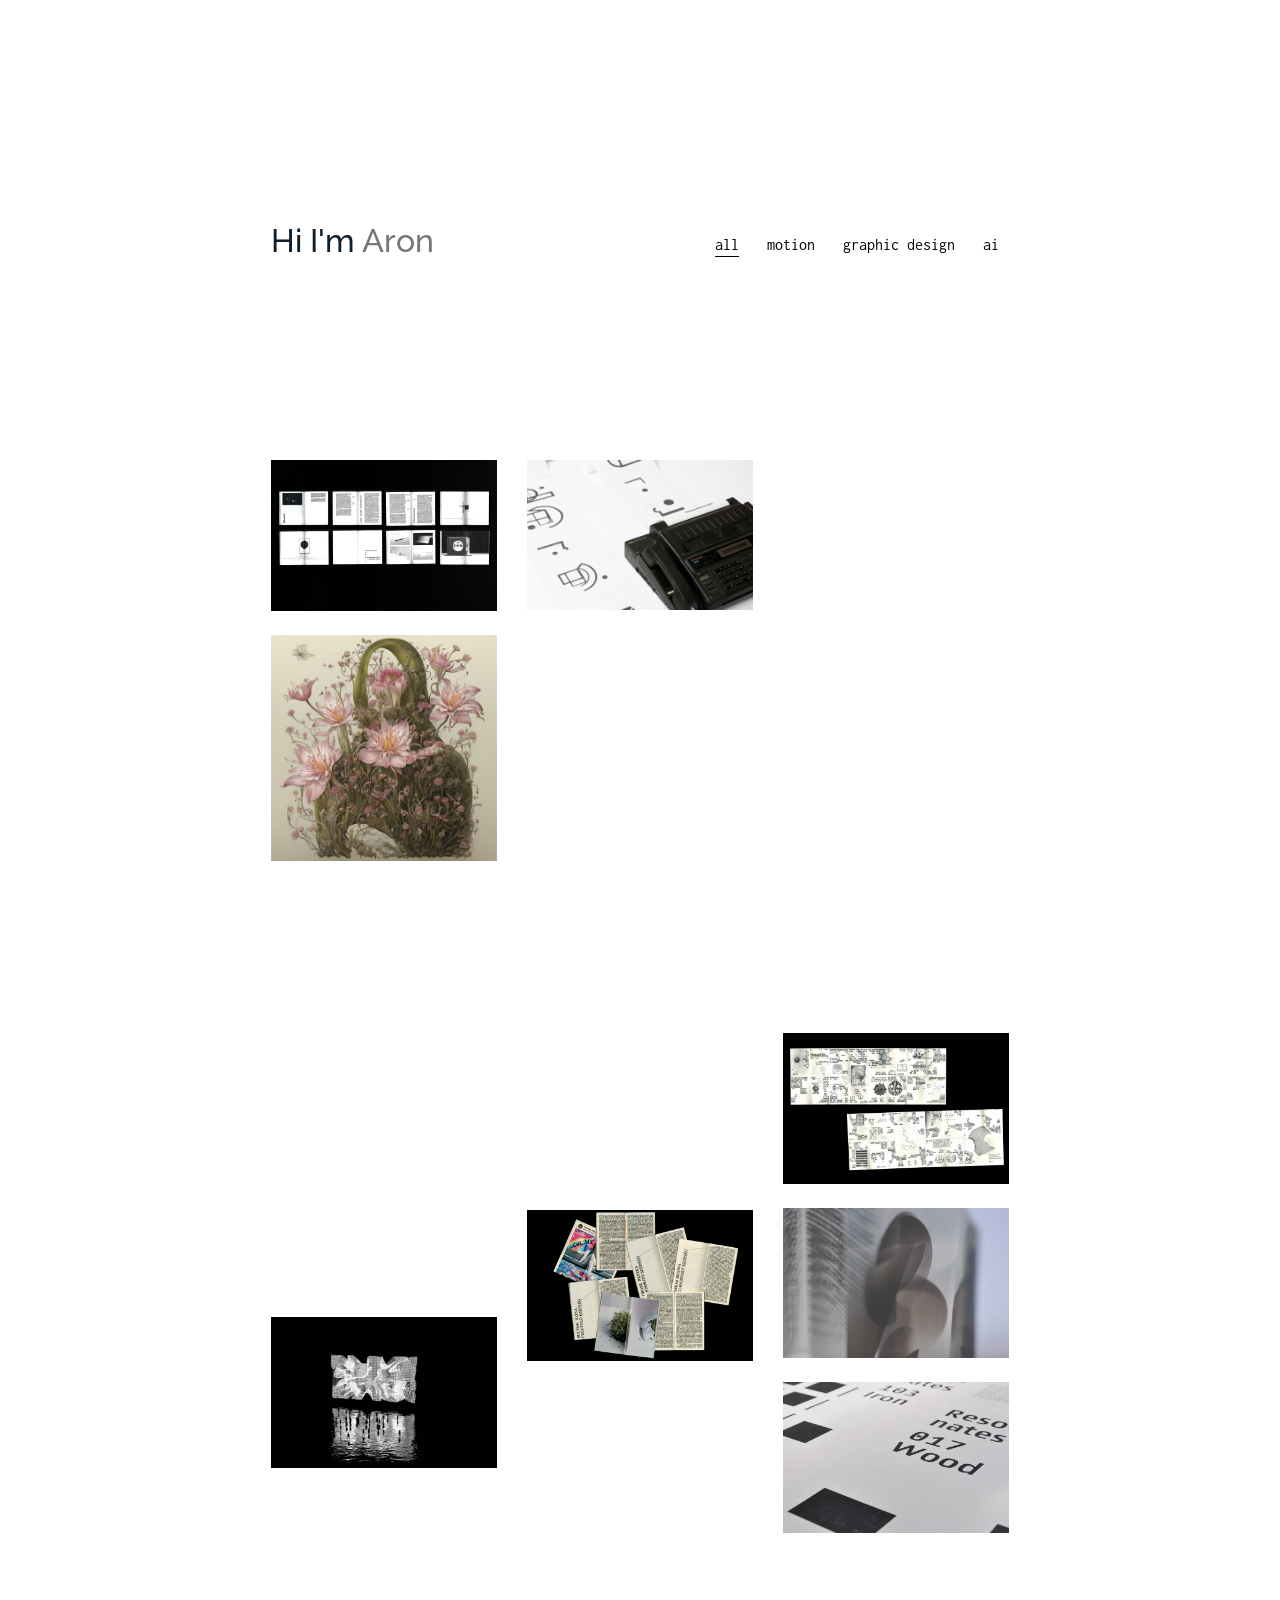
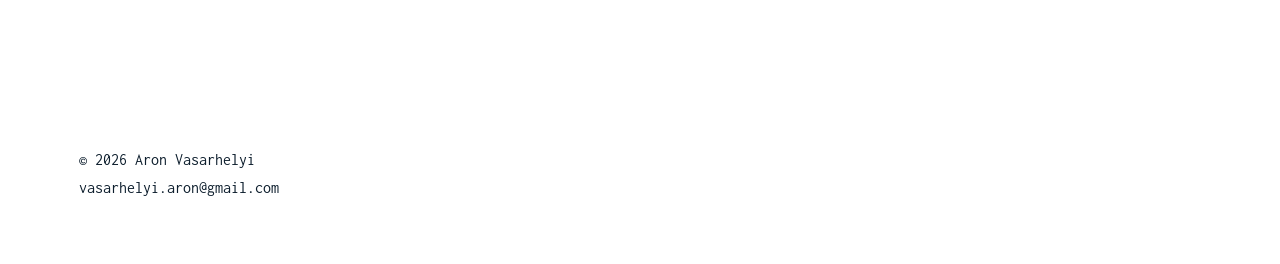
==== commit 5676da4e: "p" ====
--- a/index.html
+++ b/index.html
@@ -165,6 +165,16 @@
                <img class="img-fluid" src="img/ai/3.png">
             </a>
           </div>
+<!-- ======================================================= --> 
+            <div class="item ai col-sm-6 col-md-4 col-lg-4 mb-4">
+            <a href="https://www.youtube.com/watch?v=yI1RZECU0w8&t"  target="_blank" class="item-wrap fancybox">
+              <div class="work-info">
+                <h3>SHIFT</h3>
+                <span>Ai Film</span>
+              </div>
+             <video class="img-fluid" src="img/ai/shift.mp4" autoplay muted loop></video>
+            </a>
+          </div>
 
 <!-- ======================================================= --> 
             <div class="item motion col-sm-6 col-md-4 col-lg-4 mb-4">
@@ -340,7 +350,7 @@
     <div class="container-fluid" style="margin: 0 5%; width: 90%;">
       <div class="row">
         <div class="col-sm-6">
-          <p class="mb-1">&copy; Aron Vasarhelyi</p>
+          <p class="mb-1">&copy; 2026 Aron Vasarhelyi</p>
           <div class="credits">
             <!--
               All the links in the footer should remain intact.
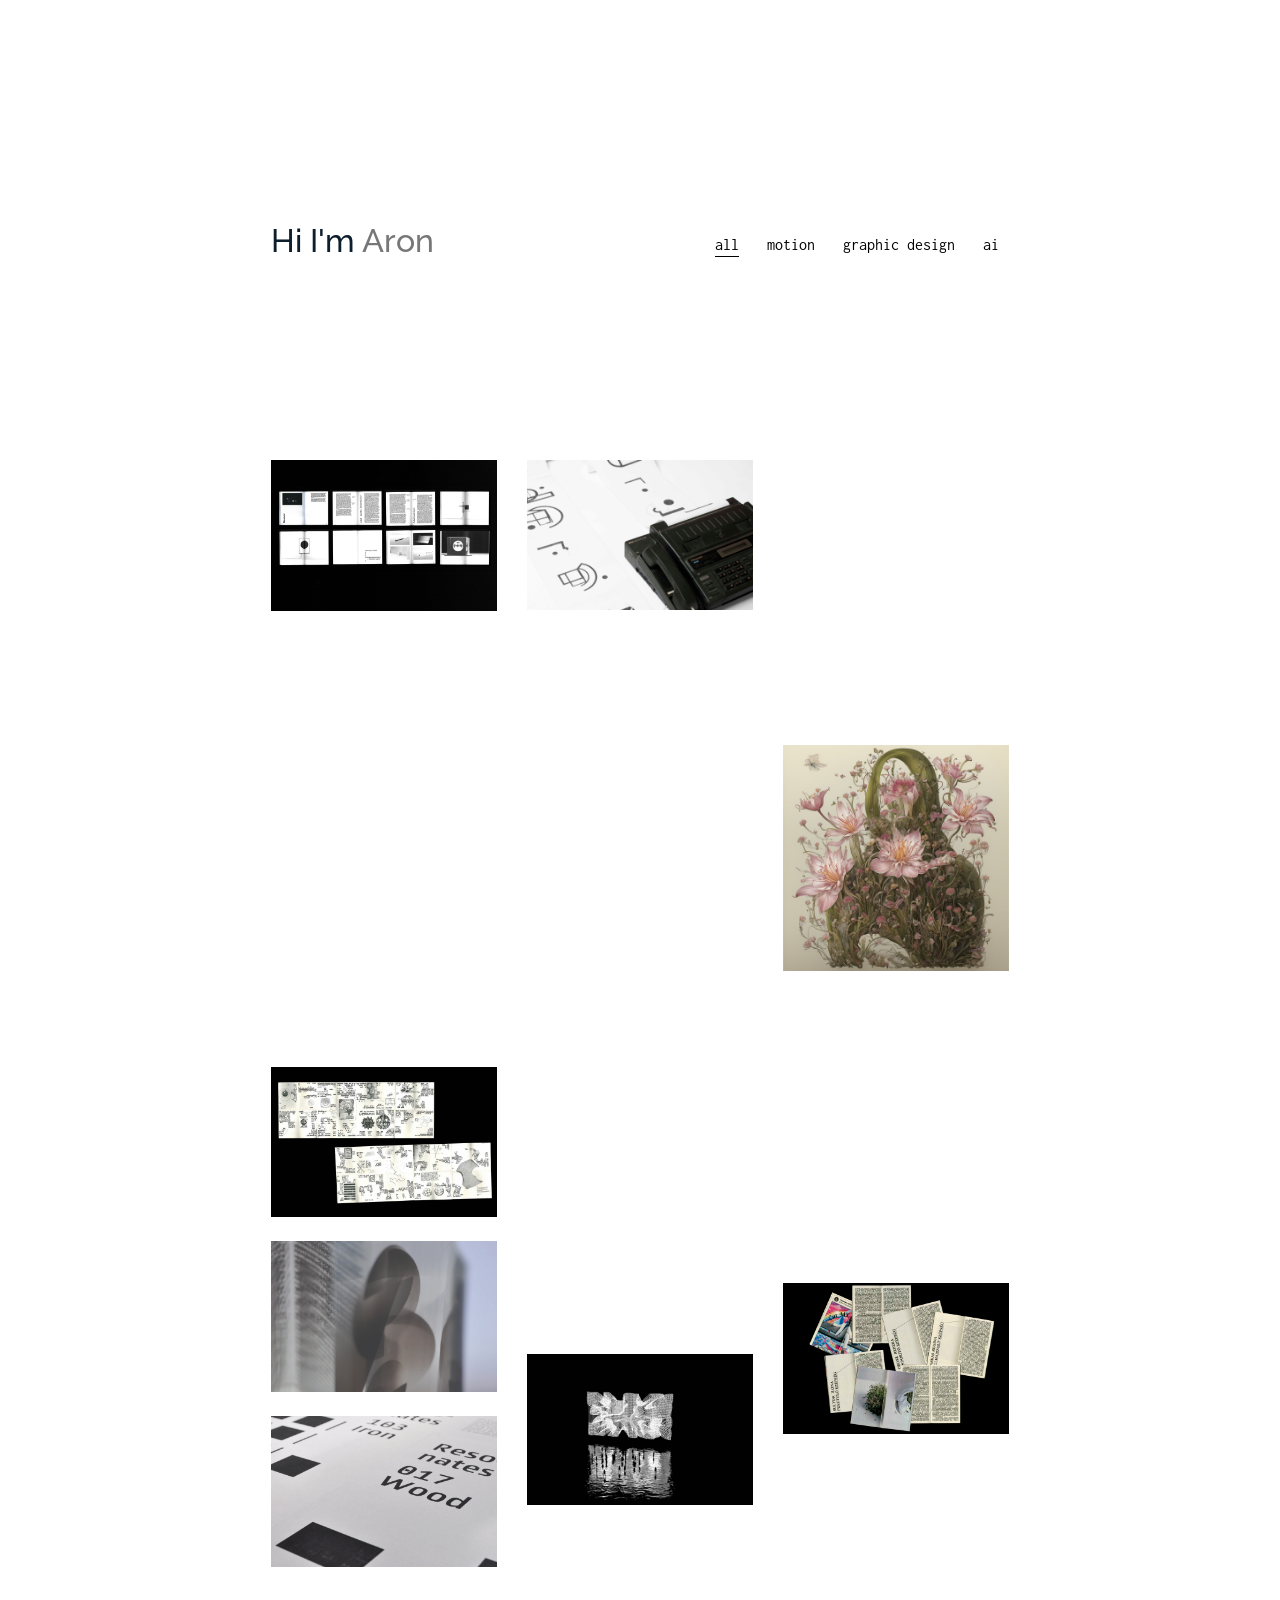
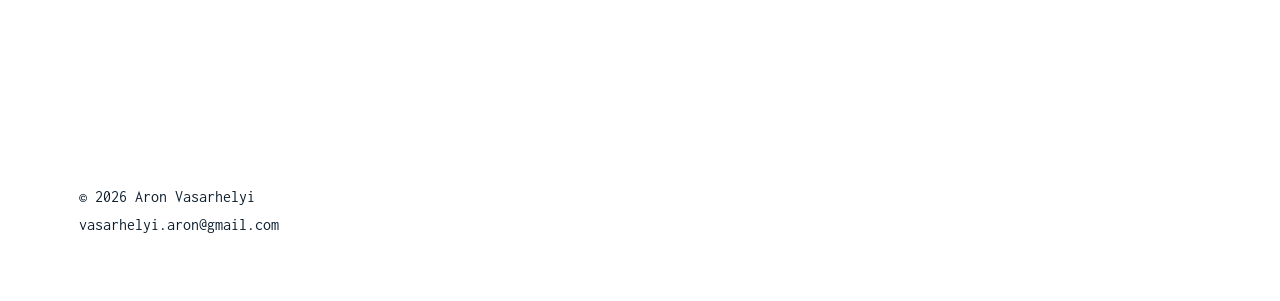
==== commit 4420abdc: "a" ====
--- a/index.html
+++ b/index.html
@@ -75,7 +75,9 @@
             <a href="https://youtu.be/nQvwoUjkZ-A" target="_blank" class="item-wrap fancybox">
               <div class="work-info">
                 <h3>Khesis</h3>
-                <span>Motion</span>
+                 <h3>2020</h3>
+                <span>Motion</span>
+                
               </div>             
              <video class="img-fluid" src="img/motion/khesis.mp4" autoplay muted loop></video>
             </a>
@@ -87,6 +89,7 @@
             <a  class="item-wrap fancybox">
               <div class="work-info">
                 <h3>Netflix</h3>
+                 <h3>2023</h3>
                 <span>Ai</span>
               </div>
               <video class="img-fluid" src="img/ai/6.mp4" autoplay muted loop></video>
@@ -97,6 +100,7 @@
             <a  class="item-wrap fancybox">
               <div class="work-info">
                 <h3>Possible</h3>
+                 <h3>2016</h3>
                 <span>Motion</span>
               </div>             
              <video class="img-fluid" src="img/motion/possible2.mp4" autoplay muted loop></video>
@@ -108,6 +112,7 @@
             <a  class="item-wrap fancybox">
               <div class="work-info">
                 <h3>Diploma</h3>
+                 <h3>2021</h3>
                 <span>graphic design</span>
               </div>
               <img class="img-fluid" src="img/graphics/Diploma/book.jpg">
@@ -119,9 +124,22 @@
             <a href="https://www.behance.net/gallery/67120729/Determinism" target="_blank" class="item-wrap fancybox">
               <div class="work-info">
                 <h3>Determinism</h3>
+                 <h3>2018</h3>
                 <span>graphic design</span>
               </div>
               <img class="img-fluid" src="img/graphics/Holnap/5.jpg" >
+            </a>
+          </div>
+  <!--======================================================= -->  
+          <div class="item motion col-sm-6 col-md-4 col-lg-4 mb-4">
+               <a href="https://vimeo.com/275731490?fl=pl&fe=cm" target="_blank" class="item-wrap fancybox">
+            
+              <div class="work-info">
+                <h3>Showreel</h3> 
+                <h3>2018</h3>
+                <span>Motion</span>
+              </div>
+             <video class="img-fluid" src="img/motion/nevem.mp4" autoplay muted loop></video>
             </a>
           </div>
             <!-- ======================================================= --> 
@@ -140,6 +158,7 @@
             <a class="item-wrap fancybox">
               <div class="work-info">
                 <h3>Me</h3>
+                 <h3>2024</h3>
                 <span>Ai</span>
               </div>
               <video class="img-fluid" src="img/ai/2.mp4" autoplay muted loop></video>
@@ -150,6 +169,7 @@
             <a  class="item-wrap fancybox">
               <div class="work-info">
                 <h3>Abc</h3>
+                 <h3>2015</h3>
                 <span>Motion</span>
               </div>
              <video class="img-fluid" src="img/motion/ABC2.mp4" autoplay muted loop ></video>
@@ -160,6 +180,7 @@
             <a class="item-wrap fancybox">
               <div class="work-info">
                 <h3>Mona</h3>
+                 <h3>2023</h3>
                 <span>Ai</span>
               </div>
                <img class="img-fluid" src="img/ai/3.png">
@@ -170,6 +191,7 @@
             <a href="https://www.youtube.com/watch?v=yI1RZECU0w8&t"  target="_blank" class="item-wrap fancybox">
               <div class="work-info">
                 <h3>SHIFT</h3>
+                 <h3>2026</h3>
                 <span>Ai Film</span>
               </div>
              <video class="img-fluid" src="img/ai/shift.mp4" autoplay muted loop></video>
@@ -181,6 +203,7 @@
             <a  class="item-wrap fancybox">
               <div class="work-info">
                 <h3>Orb</h3>
+                 <h3>2016</h3>
                 <span>Motion</span>
               </div>
              <video class="img-fluid" src="img/motion/orb2.mp4" autoplay muted loop></video>
@@ -191,6 +214,7 @@
             <a  class="item-wrap fancybox">
               <div class="work-info">
                 <h3>Hofman</h3>
+                 <h3>2022</h3>
                 <span>Ai</span>
               </div>
               <video class="img-fluid" src="img/ai/4.mp4" autoplay muted loop></video>
@@ -202,6 +226,7 @@
             <a  class="item-wrap fancybox">
               <div class="work-info">
                 <h3>Netflix</h3>
+                 <h3>2023</h3>
                 <span>Ai</span>
               </div>
               <video class="img-fluid" src="img/ai/5.mp4" autoplay muted loop></video>
@@ -213,6 +238,7 @@
             <a  class="item-wrap fancybox">
               <div class="work-info">
                 <h3>Fluid</h3>
+                 <h3>2023</h3>
                 <span>Ai</span>
               </div>
               <video class="img-fluid" src="img/ai/11.mp4" autoplay muted loop></video>
@@ -222,7 +248,8 @@
      <div class="item motion col-sm-6 col-md-4 col-lg-4 mb-4">
             <a  class="item-wrap fancybox">
               <div class="work-info">
-                <h3>Dot</h3>
+                <h3>Dot</h3> 
+                <h3>2017</h3>
                 <span>Motion</span>
               </div>
              <video class="img-fluid" src="img/motion/kekkor2.mp4" autoplay muted loop></video>
@@ -234,6 +261,7 @@
             <a  class="item-wrap fancybox">
               <div class="work-info">
                 <h3>Gravity</h3>
+                 <h3>2019</h3>
                 <span>graphic design</span>
               </div>
               <img class="img-fluid" src="img/graphics/Gravitacio/vasarhelyi_aron_MA1_archiv6.jpg">
@@ -244,6 +272,7 @@
             <a  class="item-wrap fancybox">
               <div class="work-info">
                 <h3>Cube</h3>
+                 <h3>2023</h3>
                 <span>Ai</span>
               </div>
               <video class="img-fluid" src="img/ai/7.mp4" autoplay muted loop ></video>
@@ -256,6 +285,7 @@
             <a  class="item-wrap fancybox">
               <div class="work-info">
                 <h3>Cube_2</h3>
+                 <h3>2023</h3>
                 <span>Ai</span>
               </div>
               <video class="img-fluid" src="img/ai/8.mp4" autoplay muted loop ></video>
@@ -267,6 +297,7 @@
             <a  class="item-wrap fancybox">
               <div class="work-info">
                 <h3>Futurism</h3>
+                 <h3>2018</h3>
                 <span>graphic design</span>
               </div>
               <img class="img-fluid" src="img/graphics/atlatszo/4.jpg">
@@ -277,6 +308,7 @@
             <a href="https://www.behance.net/gallery/110297613/The-Beauty" target="_blank" class="item-wrap fancybox">
               <div class="work-info">
                 <h3>Beauty</h3>
+                 <h3>2019</h3>
                 <span>graphic design</span>
               </div>
               <img class="img-fluid" src="img/graphics/Szepseg/prezi12.jpg">
@@ -287,6 +319,7 @@
             <a href="https://www.behance.net/gallery/110304301/The-Beauty-installation" target="_blank" class="item-wrap fancybox">
               <div class="work-info">
                 <h3>Beauty installation </h3>
+                <h3>2019</h3>
                 <span>graphic design</span>
               </div>
               <img class="img-fluid" src="img/graphics/Szepseg/installation_3.jpg">
@@ -299,6 +332,7 @@
             <a href="https://www.behance.net/gallery/63846047/Resonates" target="_blank" class="item-wrap fancybox">
               <div class="work-info">
                 <h3>Resonate</h3>
+                <h3>2017</h3>
                 <span>graphic design</span>
               </div>
               <img class="img-fluid" src="img/graphics/Resonate/1.jpg">
@@ -319,6 +353,7 @@
               <div class="work-info">
                 <h3>Flower</h3>
                 <span>Ai</span>
+                <h3>2023</h3>
               </div>
               <video class="img-fluid" src="img/ai/10.mp4" autoplay muted loop></video>
             </a>
@@ -329,6 +364,7 @@
             <a  class="item-wrap fancybox">
               <div class="work-info">
                 <h3>Change</h3>
+                <h3>2024</h3>
                 <span>Ai</span>
               </div>
               <video class="img-fluid" src="img/ai/9.mp4" autoplay muted loop></video>
